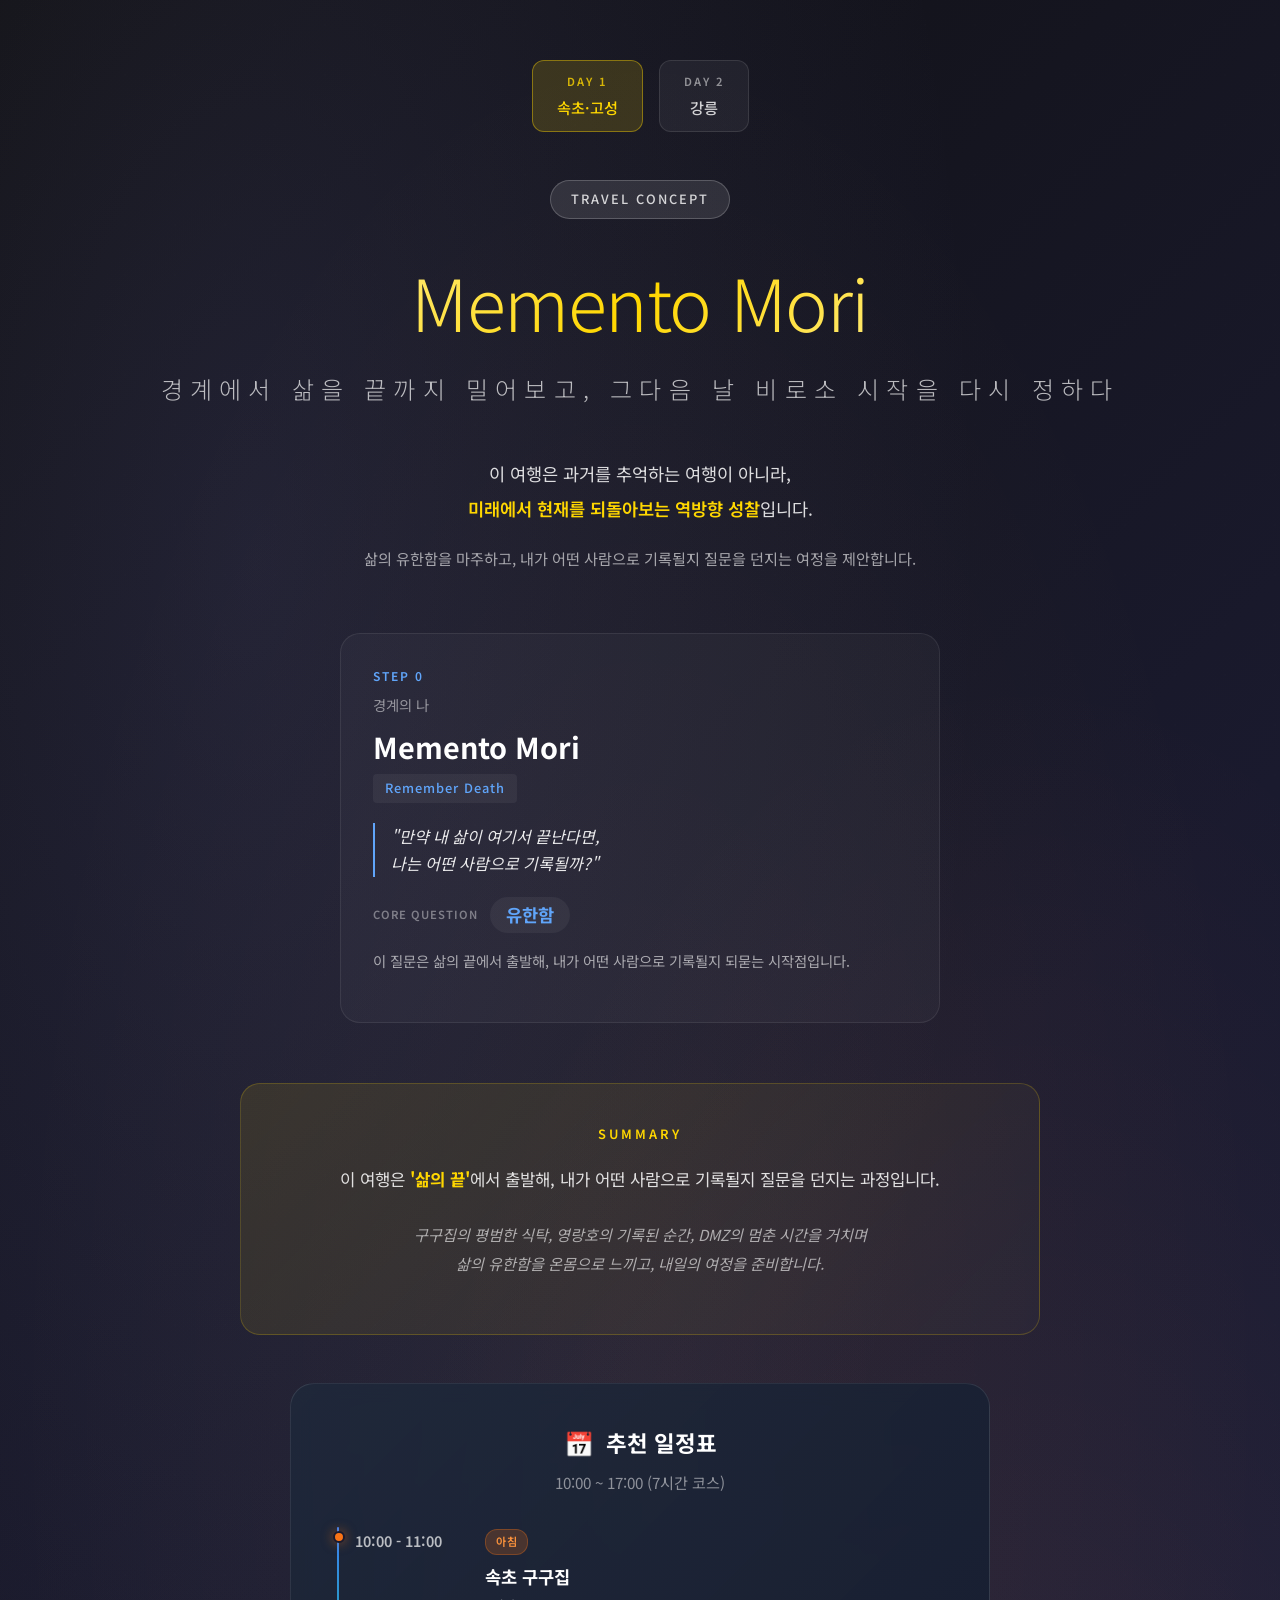
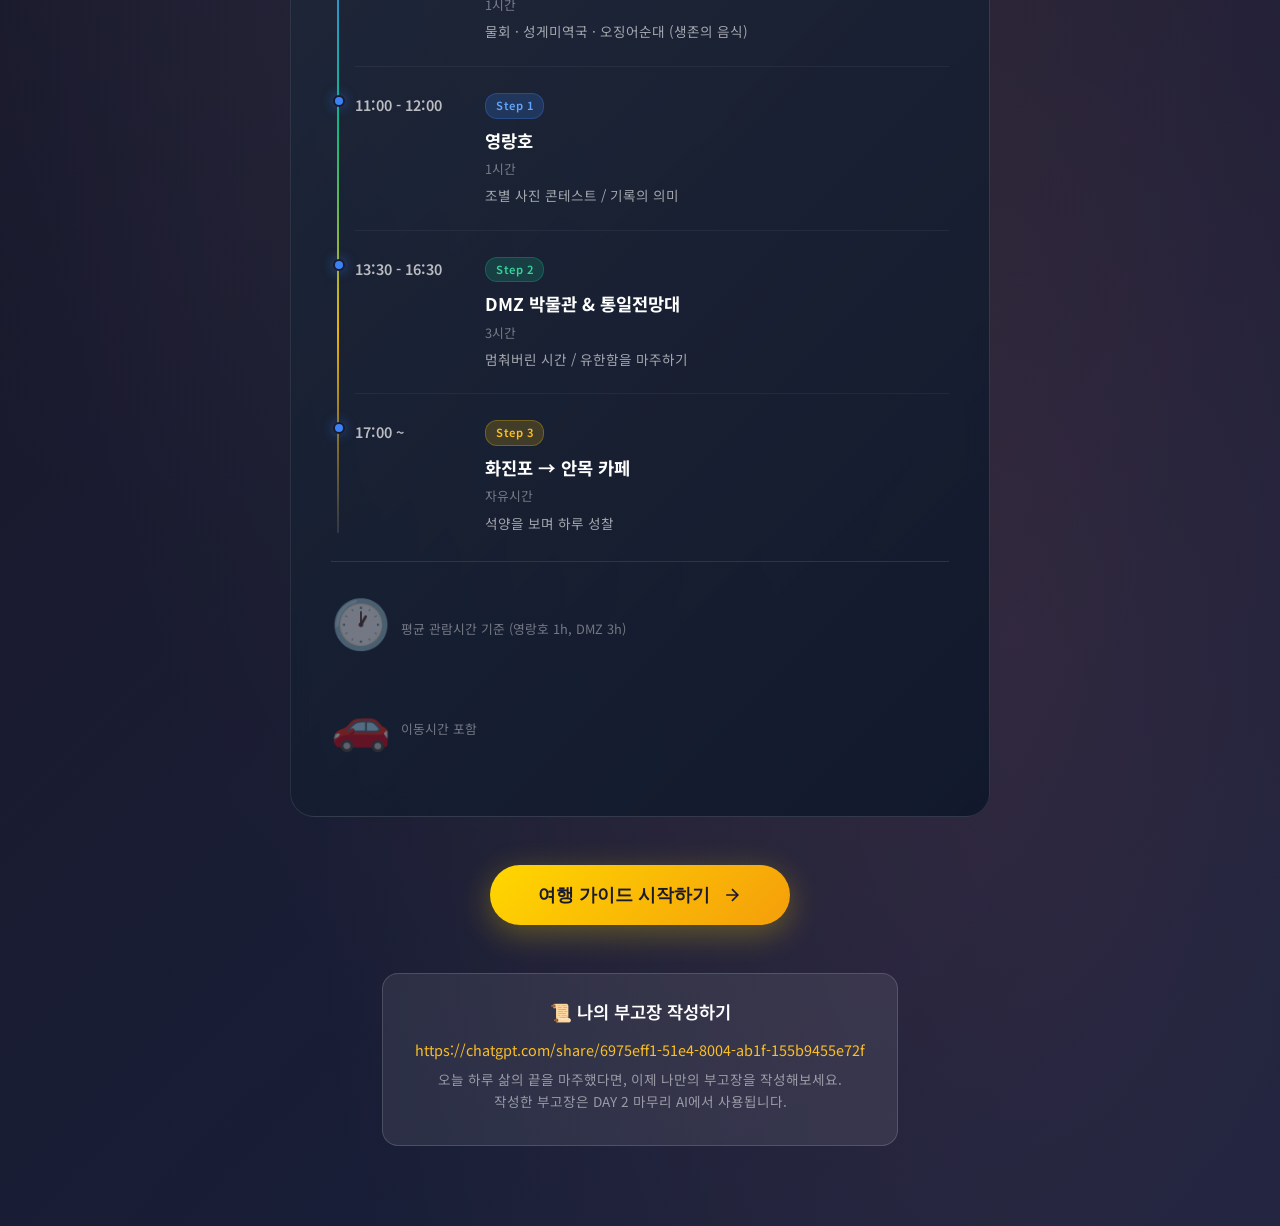
==== index.html @ adc93fe7 "refactor: DAY 1 페이지 레이아웃을 DAY 2와 동일하게 통일 Summary와 추천 일정표 순서를 DAY 2(강릉)와 맞춤: Steps → Summary → 추천 일정표" ====
<!DOCTYPE html>
<html lang="ko">
<head>
  <meta charset="UTF-8">
  <meta name="viewport" content="width=device-width, initial-scale=1.0">
  <meta name="description" content="속초·고성 여행 코스 - Memento Mori. 삶을 끝에서 바라보는 성찰의 여정">
  <meta name="keywords" content="속초, 고성, DMZ, 영랑호, 화진포, 통일전망대">
  <title>DAY 1 — 속초·고성 | Memento Mori</title>
  <link rel="preconnect" href="https://fonts.googleapis.com">
  <link rel="preconnect" href="https://fonts.gstatic.com" crossorigin>
  <link href="https://fonts.googleapis.com/css2?family=Noto+Sans+KR:wght@400;500;600;700&display=swap" rel="stylesheet">
  <link rel="stylesheet" href="css/style.css">
  <link rel="stylesheet" href="css/day1.css">
</head>
<body>
  <!-- Intro Page -->
  <section class="intro-page" id="introPage">
    <div class="intro-overlay"></div>
    <div class="intro-content">
      <!-- Day Navigation -->
      <div class="day-nav">
        <span class="day-nav-item active">
          <span class="day-nav-number">DAY 1</span>
          <span class="day-nav-place">속초·고성</span>
        </span>
        <a href="day2.html" class="day-nav-item">
          <span class="day-nav-number">DAY 2</span>
          <span class="day-nav-place">강릉</span>
        </a>
      </div>

      <div class="intro-header">
        <span class="intro-badge">Travel Concept</span>
        <h1 class="intro-title">Memento Mori</h1>
        <p class="intro-subtitle-en">경계에서 삶을 끝까지 밀어보고, 그다음 날 비로소 시작을 다시 정하다</p>
      </div>

      <div class="intro-description">
        <p>이 여행은 과거를 추억하는 여행이 아니라,<br>
        <strong>미래에서 현재를 되돌아보는 역방향 성찰</strong>입니다.</p>
        <p class="intro-description-sub">삶의 유한함을 마주하고, 내가 어떤 사람으로 기록될지 질문을 던지는 여정을 제안합니다.</p>
      </div>

      <div class="intro-steps">
        <!-- Step 0 -->
        <div class="intro-step">
          <div class="step-number">Step 0</div>
          <div class="step-phase">경계의 나</div>
          <h3 class="step-place">Memento Mori</h3>
          <span class="step-keyword">Remember Death</span>
          <p class="step-question">"만약 내 삶이 여기서 끝난다면,<br>나는 어떤 사람으로 기록될까?"</p>
          <div class="step-value">
            <span class="value-label">Core Question</span>
            <span class="value-text">유한함</span>
          </div>
          <p class="step-context">이 질문은 삶의 끝에서 출발해, 내가 어떤 사람으로 기록될지 되묻는 시작점입니다.</p>
        </div>
      </div>

      <div class="intro-summary">
        <div class="summary-box">
          <h4>Summary</h4>
          <p>이 여행은 <strong>'삶의 끝'</strong>에서 출발해, 내가 어떤 사람으로 기록될지 질문을 던지는 과정입니다.</p>
          <p class="summary-closing">구구집의 평범한 식탁, 영랑호의 기록된 순간, DMZ의 멈춘 시간을 거치며<br>
          <em>삶의 유한함</em>을 온몸으로 느끼고, 내일의 여정을 준비합니다.</p>
        </div>
      </div>

      <!-- Daily Schedule -->
      <div class="intro-schedule">
        <h3 class="schedule-title">
          <span class="schedule-icon">&#128197;</span>
          추천 일정표
        </h3>
        <p class="schedule-subtitle">10:00 ~ 17:00 (7시간 코스)</p>

        <div class="schedule-timeline">
          <div class="schedule-item meal">
            <div class="schedule-time">10:00 - 11:00</div>
            <div class="schedule-content">
              <span class="schedule-badge meal-badge">아침</span>
              <h4>속초 구구집</h4>
              <p class="schedule-duration">1시간</p>
              <p class="schedule-note">물회 · 성게미역국 · 오징어순대 (생존의 음식)</p>
            </div>
          </div>

          <div class="schedule-item">
            <div class="schedule-time">11:00 - 12:00</div>
            <div class="schedule-content">
              <span class="schedule-badge step1">Step 1</span>
              <h4>영랑호</h4>
              <p class="schedule-duration">1시간</p>
              <p class="schedule-note">조별 사진 콘테스트 / 기록의 의미</p>
            </div>
          </div>

          <div class="schedule-item">
            <div class="schedule-time">13:30 - 16:30</div>
            <div class="schedule-content">
              <span class="schedule-badge step2">Step 2</span>
              <h4>DMZ 박물관 & 통일전망대</h4>
              <p class="schedule-duration">3시간</p>
              <p class="schedule-note">멈춰버린 시간 / 유한함을 마주하기</p>
            </div>
          </div>

          <div class="schedule-item">
            <div class="schedule-time">17:00 ~</div>
            <div class="schedule-content">
              <span class="schedule-badge step3">Step 3</span>
              <h4>화진포 → 안목 카페</h4>
              <p class="schedule-duration">자유시간</p>
              <p class="schedule-note">석양을 보며 하루 성찰</p>
            </div>
          </div>
        </div>

        <div class="schedule-info">
          <p class="info-item"><span class="info-icon">&#128336;</span> 평균 관람시간 기준 (영랑호 1h, DMZ 3h)</p>
          <p class="info-item"><span class="info-icon">&#128663;</span> 이동시간 포함</p>
        </div>
      </div>

      <button class="intro-cta" id="enterSite">
        <span>여행 가이드 시작하기</span>
        <svg width="20" height="20" viewBox="0 0 24 24" fill="none" stroke="currentColor" stroke-width="2">
          <path d="M5 12h14M12 5l7 7-7 7"/>
        </svg>
      </button>

      <!-- 부고장 작성 AI -->
      <div class="intro-wrapup">
        <div class="wrapup-box">
          <h4>&#128220; 나의 부고장 작성하기</h4>
          <p><a href="https://chatgpt.com/share/6975eff1-51e4-8004-ab1f-155b9455e72f" target="_blank">https://chatgpt.com/share/6975eff1-51e4-8004-ab1f-155b9455e72f</a></p>
          <p class="wrapup-instruction">오늘 하루 삶의 끝을 마주했다면, 이제 나만의 부고장을 작성해보세요.<br>작성한 부고장은 DAY 2 마무리 AI에서 사용됩니다.</p>
        </div>
      </div>
    </div>
  </section>

  <script>
    // Intro CTA button functionality
    const enterSiteBtn = document.getElementById('enterSite');
    const introPage = document.getElementById('introPage');

    if (enterSiteBtn) {
      enterSiteBtn.addEventListener('click', () => {
        window.location.href = 'day1.html';
      });
    }
  </script>
</body>
</html>
---- css/style.css ----
/* ========================================
   안목 카페거리 완벽가이드 - 스타일시트
   ======================================== */

/* CSS Variables */
:root {
  --primary: #2563EB;
  --primary-dark: #1D4ED8;
  --secondary: #F59E0B;
  --secondary-light: #FCD34D;
  --background: #F8FAFC;
  --surface: #FFFFFF;
  --text: #1E293B;
  --text-light: #64748B;
  --text-muted: #94A3B8;
  --border: #E2E8F0;
  --success: #10B981;
  --error: #EF4444;

  --shadow-sm: 0 1px 2px rgba(0, 0, 0, 0.05);
  --shadow: 0 4px 6px -1px rgba(0, 0, 0, 0.1), 0 2px 4px -1px rgba(0, 0, 0, 0.06);
  --shadow-lg: 0 10px 15px -3px rgba(0, 0, 0, 0.1), 0 4px 6px -2px rgba(0, 0, 0, 0.05);
  --shadow-xl: 0 20px 25px -5px rgba(0, 0, 0, 0.1), 0 10px 10px -5px rgba(0, 0, 0, 0.04);

  --radius-sm: 6px;
  --radius: 12px;
  --radius-lg: 16px;
  --radius-xl: 24px;

  --transition: all 0.3s ease;
}

/* ========================================
   Intro Page
   ======================================== */
.intro-page {
  min-height: 100vh;
  background: linear-gradient(135deg, #0f0f0f 0%, #1a1a2e 50%, #16213e 100%);
  position: relative;
  overflow-x: hidden;
}

.intro-page::before {
  content: '';
  position: absolute;
  top: 0;
  left: 0;
  right: 0;
  bottom: 0;
  background:
    radial-gradient(ellipse at 20% 20%, rgba(120, 119, 198, 0.15) 0%, transparent 50%),
    radial-gradient(ellipse at 80% 80%, rgba(255, 119, 115, 0.1) 0%, transparent 50%),
    radial-gradient(ellipse at 50% 50%, rgba(255, 206, 84, 0.05) 0%, transparent 70%);
  pointer-events: none;
}

.intro-overlay {
  position: absolute;
  inset: 0;
  background: url('data:image/svg+xml,<svg xmlns="http://www.w3.org/2000/svg" viewBox="0 0 100 100"><circle cx="50" cy="50" r="1" fill="rgba(255,255,255,0.03)"/></svg>');
  background-size: 50px 50px;
  opacity: 0.5;
}

.intro-content {
  position: relative;
  max-width: 1200px;
  margin: 0 auto;
  padding: 60px 24px 80px;
  color: white;
}

.intro-header {
  text-align: center;
  margin-bottom: 48px;
}

.intro-badge {
  display: inline-block;
  padding: 8px 20px;
  background: rgba(255, 255, 255, 0.1);
  border: 1px solid rgba(255, 255, 255, 0.2);
  border-radius: 30px;
  font-size: 0.8rem;
  font-weight: 500;
  letter-spacing: 2px;
  text-transform: uppercase;
  color: rgba(255, 255, 255, 0.8);
  margin-bottom: 24px;
}

.intro-title {
  font-size: clamp(2.5rem, 8vw, 4.5rem);
  font-weight: 300;
  letter-spacing: -0.02em;
  margin-bottom: 12px;
  background: linear-gradient(135deg, #fff 0%, #ffd700 50%, #fff 100%);
  -webkit-background-clip: text;
  -webkit-text-fill-color: transparent;
  background-clip: text;
}

.intro-subtitle-en {
  font-size: clamp(1.1rem, 3vw, 1.5rem);
  font-weight: 300;
  color: rgba(255, 255, 255, 0.7);
  letter-spacing: 0.3em;
}

/* Day Navigation */
.day-nav {
  display: flex;
  justify-content: center;
  gap: 16px;
  margin-bottom: 32px;
}

.day-nav-item {
  display: flex;
  flex-direction: column;
  align-items: center;
  padding: 12px 24px;
  background: rgba(255, 255, 255, 0.05);
  border: 1px solid rgba(255, 255, 255, 0.1);
  border-radius: 12px;
  text-decoration: none;
  transition: all 0.3s ease;
  cursor: pointer;
}

.day-nav-item:hover {
  background: rgba(255, 255, 255, 0.1);
  border-color: rgba(255, 255, 255, 0.2);
}

.day-nav-item.active {
  background: rgba(255, 215, 0, 0.15);
  border-color: rgba(255, 215, 0, 0.4);
}

.day-nav-number {
  font-size: 0.7rem;
  font-weight: 600;
  letter-spacing: 2px;
  color: rgba(255, 255, 255, 0.5);
  margin-bottom: 4px;
}

.day-nav-item.active .day-nav-number {
  color: rgba(255, 215, 0, 0.8);
}

.day-nav-place {
  font-size: 0.95rem;
  font-weight: 500;
  color: rgba(255, 255, 255, 0.8);
}

.day-nav-item.active .day-nav-place {
  color: #ffd700;
}

.intro-description {
  text-align: center;
  max-width: 700px;
  margin: 0 auto 60px;
  font-size: 1.1rem;
  line-height: 2;
  color: rgba(255, 255, 255, 0.85);
}

.intro-description strong {
  color: #ffd700;
  font-weight: 600;
}

.intro-description em {
  font-style: normal;
  color: #7dd3fc;
}

.intro-description-sub {
  margin-top: 16px;
  font-size: 0.95rem;
  color: rgba(255, 255, 255, 0.6);
}

/* Intro Steps */
.intro-steps {
  display: grid;
  grid-template-columns: repeat(auto-fit, minmax(320px, 1fr));
  gap: 24px;
  margin-bottom: 60px;
  max-width: 100%;
}

/* When only 1 step card, center it and limit width */
.intro-steps:has(.intro-step:only-child) {
  max-width: 600px;
  margin-left: auto;
  margin-right: auto;
  grid-template-columns: 1fr;
}

.intro-step {
  background: rgba(255, 255, 255, 0.03);
  border: 1px solid rgba(255, 255, 255, 0.08);
  border-radius: 20px;
  padding: 32px;
  transition: all 0.4s ease;
  position: relative;
  overflow: hidden;
}

.intro-step::before {
  content: '';
  position: absolute;
  top: 0;
  left: 0;
  right: 0;
  height: 3px;
  background: linear-gradient(90deg, transparent, rgba(255, 215, 0, 0.5), transparent);
  opacity: 0;
  transition: opacity 0.4s ease;
}

.intro-step:hover {
  background: rgba(255, 255, 255, 0.06);
  border-color: rgba(255, 215, 0, 0.3);
  transform: translateY(-4px);
}

.intro-step:hover::before {
  opacity: 1;
}

.intro-step:nth-child(1) { --step-color: #60a5fa; }
.intro-step:nth-child(2) { --step-color: #34d399; }
.intro-step:nth-child(3) { --step-color: #fbbf24; }

.step-number {
  font-size: 0.75rem;
  font-weight: 600;
  letter-spacing: 2px;
  text-transform: uppercase;
  color: var(--step-color);
  margin-bottom: 8px;
}

.step-phase {
  font-size: 0.9rem;
  color: rgba(255, 255, 255, 0.5);
  margin-bottom: 8px;
}

.step-place {
  font-size: 1.8rem;
  font-weight: 700;
  margin-bottom: 4px;
  color: white;
}

.step-keyword {
  display: inline-block;
  font-size: 0.8rem;
  font-weight: 500;
  color: var(--step-color);
  letter-spacing: 1px;
  padding: 4px 12px;
  background: rgba(255, 255, 255, 0.05);
  border-radius: 4px;
  margin-bottom: 20px;
}

.step-question {
  font-size: 1rem;
  font-style: italic;
  color: rgba(255, 255, 255, 0.9);
  line-height: 1.7;
  margin-bottom: 20px;
  padding-left: 16px;
  border-left: 2px solid var(--step-color);
}

.step-value {
  display: flex;
  align-items: center;
  gap: 12px;
  margin-bottom: 16px;
}

.value-label {
  font-size: 0.7rem;
  font-weight: 600;
  letter-spacing: 1px;
  text-transform: uppercase;
  color: rgba(255, 255, 255, 0.4);
}

.value-text {
  font-size: 1.1rem;
  font-weight: 700;
  color: var(--step-color);
  padding: 4px 16px;
  background: rgba(255, 255, 255, 0.05);
  border-radius: 20px;
}

.step-context {
  font-size: 0.9rem;
  color: rgba(255, 255, 255, 0.6);
  line-height: 1.7;
  margin-bottom: 16px;
}

.step-action {
  font-size: 0.85rem;
  color: rgba(255, 255, 255, 0.7);
  line-height: 1.7;
  padding: 16px;
  background: rgba(255, 255, 255, 0.03);
  border-radius: 12px;
}

.step-action strong {
  color: var(--step-color);
}

/* Intro Summary */
.intro-summary {
  max-width: 800px;
  margin: 0 auto 48px;
}

.summary-box {
  background: linear-gradient(135deg, rgba(255, 215, 0, 0.1) 0%, rgba(255, 255, 255, 0.02) 100%);
  border: 1px solid rgba(255, 215, 0, 0.2);
  border-radius: 20px;
  padding: 40px;
  text-align: center;
}

.summary-box h4 {
  font-size: 0.8rem;
  font-weight: 600;
  letter-spacing: 3px;
  text-transform: uppercase;
  color: #ffd700;
  margin-bottom: 20px;
}

.summary-box p {
  font-size: 1.05rem;
  line-height: 1.9;
  color: rgba(255, 255, 255, 0.85);
  margin-bottom: 16px;
}

.summary-box strong {
  color: #ffd700;
}

.summary-closing {
  font-size: 0.95rem !important;
  color: rgba(255, 255, 255, 0.6) !important;
  font-style: italic;
  margin-top: 24px !important;
}

/* Schedule Section */
.intro-schedule {
  max-width: 700px;
  margin: 0 auto 48px;
  background: linear-gradient(135deg, rgba(30, 41, 59, 0.8) 0%, rgba(15, 23, 42, 0.9) 100%);
  border: 1px solid rgba(255, 255, 255, 0.1);
  border-radius: 24px;
  padding: 40px;
  backdrop-filter: blur(10px);
}

.schedule-title {
  display: flex;
  align-items: center;
  justify-content: center;
  gap: 12px;
  font-size: 1.4rem;
  font-weight: 700;
  color: #fff;
  margin-bottom: 8px;
}

.schedule-icon {
  font-size: 1.5rem;
}

.schedule-subtitle {
  text-align: center;
  font-size: 0.95rem;
  color: rgba(255, 255, 255, 0.5);
  margin-bottom: 32px;
}

.schedule-timeline {
  position: relative;
  padding-left: 24px;
}

.schedule-timeline::before {
  content: '';
  position: absolute;
  left: 6px;
  top: 0;
  bottom: 0;
  width: 2px;
  background: linear-gradient(to bottom, #3b82f6, #10b981, #eab308, rgba(255, 255, 255, 0.1));
  border-radius: 1px;
}

.schedule-item {
  position: relative;
  display: flex;
  gap: 20px;
  margin-bottom: 24px;
  padding-bottom: 24px;
  border-bottom: 1px solid rgba(255, 255, 255, 0.05);
}

.schedule-item:last-child {
  margin-bottom: 0;
  padding-bottom: 0;
  border-bottom: none;
}

.schedule-item::before {
  content: '';
  position: absolute;
  left: -22px;
  top: 4px;
  width: 12px;
  height: 12px;
  background: #3b82f6;
  border-radius: 50%;
  border: 2px solid #1a1a2e;
  box-shadow: 0 0 12px rgba(59, 130, 246, 0.5);
}

.schedule-item.meal::before {
  background: #f97316;
  box-shadow: 0 0 12px rgba(249, 115, 22, 0.5);
}

.schedule-item.finish::before {
  background: #a855f7;
  box-shadow: 0 0 12px rgba(168, 85, 247, 0.5);
}

.schedule-time {
  flex-shrink: 0;
  width: 110px;
  font-size: 0.9rem;
  font-weight: 600;
  color: rgba(255, 255, 255, 0.7);
  padding-top: 2px;
}

.schedule-content {
  flex: 1;
}

.schedule-badge {
  display: inline-block;
  padding: 3px 10px;
  border-radius: 12px;
  font-size: 0.7rem;
  font-weight: 600;
  letter-spacing: 0.5px;
  margin-bottom: 8px;
}

.schedule-badge.step1 {
  background: rgba(59, 130, 246, 0.2);
  color: #60a5fa;
  border: 1px solid rgba(59, 130, 246, 0.3);
}

.schedule-badge.step2 {
  background: rgba(16, 185, 129, 0.2);
  color: #34d399;
  border: 1px solid rgba(16, 185, 129, 0.3);
}

.schedule-badge.step3 {
  background: rgba(234, 179, 8, 0.2);
  color: #fbbf24;
  border: 1px solid rgba(234, 179, 8, 0.3);
}

.schedule-badge.meal-badge {
  background: rgba(249, 115, 22, 0.2);
  color: #fb923c;
  border: 1px solid rgba(249, 115, 22, 0.3);
}

.schedule-badge.finish-badge {
  background: rgba(168, 85, 247, 0.2);
  color: #c084fc;
  border: 1px solid rgba(168, 85, 247, 0.3);
}

.schedule-content h4 {
  font-size: 1.1rem;
  font-weight: 700;
  color: #fff;
  margin-bottom: 4px;
}

.schedule-duration {
  font-size: 0.8rem;
  color: rgba(255, 255, 255, 0.4);
  margin-bottom: 6px;
}

.schedule-note {
  font-size: 0.85rem;
  color: rgba(255, 255, 255, 0.6);
  line-height: 1.5;
}

.schedule-info {
  margin-top: 28px;
  padding-top: 20px;
  border-top: 1px solid rgba(255, 255, 255, 0.1);
}

.info-item {
  display: flex;
  align-items: center;
  gap: 10px;
  font-size: 0.8rem;
  color: rgba(255, 255, 255, 0.4);
  margin-bottom: 8px;
}

.info-item:last-child {
  margin-bottom: 0;
}

.info-icon {
  font-size: 1rem;
}

/* Schedule Responsive */
@media (max-width: 600px) {
  .intro-schedule {
    padding: 28px 20px;
    margin-left: 12px;
    margin-right: 12px;
  }

  .schedule-item {
    flex-direction: column;
    gap: 8px;
  }

  .schedule-time {
    width: auto;
    font-size: 0.85rem;
  }

  .schedule-timeline {
    padding-left: 20px;
  }

  .schedule-item::before {
    left: -18px;
    width: 10px;
    height: 10px;
  }
}

/* Intro CTA */
.intro-cta {
  display: flex;
  align-items: center;
  justify-content: center;
  gap: 12px;
  margin: 0 auto;
  padding: 18px 48px;
  background: linear-gradient(135deg, #ffd700 0%, #f59e0b 100%);
  color: #1a1a2e;
  border: none;
  border-radius: 50px;
  font-size: 1.1rem;
  font-weight: 700;
  cursor: pointer;
  transition: all 0.3s ease;
  box-shadow: 0 8px 32px rgba(255, 215, 0, 0.3);
}

.intro-cta:hover {
  transform: translateY(-3px);
  box-shadow: 0 12px 40px rgba(255, 215, 0, 0.4);
}

.intro-cta svg {
  transition: transform 0.3s ease;
}

.intro-cta:hover svg {
  transform: translateX(4px);
}

/* Intro Wrapup AI Section */
.intro-wrapup {
  margin-top: 48px;
  text-align: center;
}

.wrapup-box {
  display: inline-block;
  background: rgba(255, 255, 255, 0.08);
  border: 1px solid rgba(255, 255, 255, 0.15);
  border-radius: 16px;
  padding: 24px 32px;
  max-width: 600px;
}

.wrapup-box h4 {
  font-size: 1.1rem;
  font-weight: 600;
  color: #fff;
  margin-bottom: 12px;
}

.wrapup-box p {
  font-size: 0.9rem;
  color: rgba(255, 255, 255, 0.7);
  margin-bottom: 8px;
  word-break: break-all;
}

.wrapup-box a {
  color: #fbbf24;
  text-decoration: none;
  transition: color 0.2s ease;
}

.wrapup-box a:hover {
  color: #fcd34d;
  text-decoration: underline;
}

.wrapup-instruction {
  font-size: 0.85rem !important;
  color: rgba(255, 255, 255, 0.5) !important;
  margin-top: 8px;
}

/* Main Site Hidden by Default */
.main-site {
  display: none;
}

.main-site.visible {
  display: block;
}

.intro-page.hidden {
  display: none;
}

/* Intro Page Responsive */
@media (max-width: 768px) {
  .intro-content {
    padding: 40px 16px 60px;
  }

  .intro-steps {
    grid-template-columns: 1fr;
  }

  .intro-step {
    padding: 24px;
  }

  .summary-box {
    padding: 24px;
  }

  .intro-cta {
    padding: 16px 36px;
    font-size: 1rem;
  }
}

/* Reset & Base */
*, *::before, *::after {
  box-sizing: border-box;
  margin: 0;
  padding: 0;
}

html {
  scroll-behavior: smooth;
}

body {
  font-family: 'Noto Sans KR', -apple-system, BlinkMacSystemFont, sans-serif;
  background-color: var(--background);
  color: var(--text);
  line-height: 1.6;
  -webkit-font-smoothing: antialiased;
}

.container {
  max-width: 1200px;
  margin: 0 auto;
  padding: 0 20px;
}

a {
  color: inherit;
  text-decoration: none;
}

ul {
  list-style: none;
}

img {
  max-width: 100%;
  height: auto;
}

/* ========================================
   Header
   ======================================== */
.header {
  position: fixed;
  top: 0;
  left: 0;
  right: 0;
  background: rgba(255, 255, 255, 0.95);
  backdrop-filter: blur(10px);
  z-index: 1000;
  box-shadow: var(--shadow-sm);
}

.nav {
  display: flex;
  align-items: center;
  justify-content: space-between;
  height: 70px;
}

.logo {
  display: flex;
  align-items: center;
  gap: 8px;
  font-size: 1.25rem;
  font-weight: 700;
  color: var(--primary);
}

.logo-icon {
  font-size: 1.5rem;
}

.nav-links {
  display: flex;
  gap: 32px;
}

.nav-links a {
  font-weight: 500;
  color: var(--text-light);
  transition: var(--transition);
}

.nav-links a:hover {
  color: var(--primary);
}

.mobile-menu-btn {
  display: none;
  flex-direction: column;
  gap: 5px;
  background: none;
  border: none;
  cursor: pointer;
  padding: 5px;
}

.mobile-menu-btn span {
  width: 24px;
  height: 2px;
  background: var(--text);
  transition: var(--transition);
}

/* ========================================
   Hero Section
   ======================================== */
.hero {
  position: relative;
  min-height: 100vh;
  display: flex;
  align-items: center;
  justify-content: center;
  background: linear-gradient(135deg, #1E3A8A 0%, #2563EB 50%, #38BDF8 100%);
  overflow: hidden;
}

.hero::before {
  content: '';
  position: absolute;
  inset: 0;
  background: url('data:image/svg+xml,<svg xmlns="http://www.w3.org/2000/svg" viewBox="0 0 100 100" preserveAspectRatio="none"><defs><linearGradient id="wave" x1="0%" y1="0%" x2="100%" y2="0%"><stop offset="0%" style="stop-color:rgba(255,255,255,0.1)"/><stop offset="100%" style="stop-color:rgba(255,255,255,0.05)"/></linearGradient></defs><path d="M0,50 Q25,30 50,50 T100,50 L100,100 L0,100 Z" fill="url(%23wave)"/></svg>');
  background-size: 200% 100%;
  animation: wave 10s ease-in-out infinite;
}

@keyframes wave {
  0%, 100% { background-position: 0% 0%; }
  50% { background-position: 100% 0%; }
}

.hero-overlay {
  position: absolute;
  inset: 0;
  background: rgba(0, 0, 0, 0.2);
}

.hero-content {
  position: relative;
  text-align: center;
  color: white;
  padding: 20px;
}

.hero-title {
  font-size: clamp(2.5rem, 8vw, 4.5rem);
  font-weight: 700;
  margin-bottom: 20px;
  line-height: 1.2;
  text-shadow: 2px 2px 4px rgba(0, 0, 0, 0.2);
}

.hero-subtitle {
  font-size: clamp(1rem, 3vw, 1.25rem);
  opacity: 0.9;
  margin-bottom: 40px;
  line-height: 1.8;
}

.hero-stats {
  display: flex;
  justify-content: center;
  gap: 40px;
  margin-bottom: 40px;
  flex-wrap: wrap;
}

.stat {
  text-align: center;
}

.stat-number {
  display: block;
  font-size: clamp(1.5rem, 4vw, 2.5rem);
  font-weight: 700;
}

.stat-label {
  font-size: 0.875rem;
  opacity: 0.8;
}

.hero-cta {
  display: inline-block;
  background: var(--secondary);
  color: var(--text);
  padding: 16px 40px;
  border-radius: var(--radius-xl);
  font-weight: 600;
  font-size: 1.1rem;
  transition: var(--transition);
  box-shadow: var(--shadow-lg);
}

.hero-cta:hover {
  background: var(--secondary-light);
  transform: translateY(-2px);
  box-shadow: var(--shadow-xl);
}

/* ========================================
   Quick Filter
   ======================================== */
.quick-filter {
  background: var(--surface);
  padding: 24px 0;
  border-bottom: 1px solid var(--border);
  position: sticky;
  top: 70px;
  z-index: 100;
}

.filter-buttons {
  display: flex;
  gap: 12px;
  overflow-x: auto;
  padding-bottom: 8px;
  -webkit-overflow-scrolling: touch;
}

.filter-btn {
  padding: 10px 24px;
  border: 2px solid var(--border);
  border-radius: var(--radius-xl);
  background: var(--surface);
  color: var(--text-light);
  font-weight: 500;
  cursor: pointer;
  white-space: nowrap;
  transition: var(--transition);
}

.filter-btn:hover {
  border-color: var(--primary);
  color: var(--primary);
}

.filter-btn.active {
  background: var(--primary);
  border-color: var(--primary);
  color: white;
}

/* ========================================
   Cafe Section
   ======================================== */
.cafes-section {
  padding: 80px 0;
}

.section-title {
  font-size: 2rem;
  font-weight: 700;
  text-align: center;
  margin-bottom: 12px;
}

.section-desc {
  text-align: center;
  color: var(--text-light);
  margin-bottom: 40px;
}

.sort-options {
  display: flex;
  justify-content: flex-end;
  margin-bottom: 24px;
}

.sort-options select {
  padding: 10px 16px;
  border: 1px solid var(--border);
  border-radius: var(--radius);
  background: var(--surface);
  font-size: 0.9rem;
  cursor: pointer;
}

.cafe-grid {
  display: grid;
  grid-template-columns: repeat(auto-fill, minmax(340px, 1fr));
  gap: 24px;
}

/* Cafe Card */
.cafe-card {
  background: var(--surface);
  border-radius: var(--radius-lg);
  overflow: hidden;
  box-shadow: var(--shadow);
  transition: var(--transition);
  cursor: pointer;
  display: flex;
  flex-direction: column;
}

.cafe-card:hover {
  transform: translateY(-4px);
  box-shadow: var(--shadow-xl);
}

.cafe-card:hover .cafe-image img {
  transform: scale(1.05);
}

/* Cafe Image */
.cafe-image {
  position: relative;
  width: 100%;
  height: 180px;
  overflow: hidden;
  background: var(--background);
}

.cafe-image img {
  width: 100%;
  height: 100%;
  object-fit: cover;
  transition: transform 0.4s ease;
}

.cafe-image-placeholder {
  position: absolute;
  inset: 0;
  display: flex;
  align-items: center;
  justify-content: center;
  background: linear-gradient(135deg, #f1f5f9 0%, #e2e8f0 100%);
  color: var(--text-muted);
  font-size: 0.9rem;
}

.cafe-image-placeholder::before {
  content: '☕';
  font-size: 3rem;
  opacity: 0.3;
}

.cafe-image-overlay {
  position: absolute;
  bottom: 0;
  left: 0;
  right: 0;
  padding: 8px 12px;
  background: linear-gradient(transparent, rgba(0,0,0,0.6));
  display: flex;
  gap: 6px;
  flex-wrap: wrap;
}

.cafe-image-overlay .cafe-tag {
  font-size: 0.7rem;
  padding: 2px 8px;
  background: rgba(255,255,255,0.9);
}

.cafe-header {
  padding: 20px 24px 12px;
  background: linear-gradient(135deg, var(--primary) 0%, var(--primary-dark) 100%);
  color: white;
}

.cafe-name {
  font-size: 1.25rem;
  font-weight: 700;
  margin-bottom: 8px;
}

.cafe-category {
  font-size: 0.875rem;
  opacity: 0.9;
}

.cafe-body {
  padding: 20px 24px;
}

.cafe-address {
  display: flex;
  align-items: flex-start;
  gap: 8px;
  font-size: 0.9rem;
  color: var(--text-light);
  margin-bottom: 12px;
}

.cafe-address::before {
  content: '📍';
}

.cafe-hours {
  display: flex;
  align-items: center;
  gap: 8px;
  font-size: 0.9rem;
  color: var(--text-light);
  margin-bottom: 16px;
}

.cafe-hours::before {
  content: '🕐';
}

.cafe-tags {
  display: flex;
  flex-wrap: wrap;
  gap: 8px;
  margin-bottom: 16px;
}

.cafe-tag {
  padding: 4px 12px;
  background: var(--background);
  border-radius: var(--radius-xl);
  font-size: 0.8rem;
  color: var(--text-light);
}

.cafe-tag.group { background: #EDE9FE; color: #5B21B6; }
.cafe-tag.rooftop { background: #FEF3C7; color: #92400E; }
.cafe-tag.pet { background: #D1FAE5; color: #065F46; }
.cafe-tag.dessert { background: #FCE7F3; color: #9D174D; }

.cafe-footer {
  display: flex;
  justify-content: space-between;
  align-items: center;
  padding: 16px 24px;
  background: var(--background);
  border-top: 1px solid var(--border);
}

.cafe-rating {
  display: flex;
  align-items: center;
  gap: 4px;
  font-weight: 600;
  color: var(--secondary);
}

.cafe-reviews {
  font-size: 0.875rem;
  color: var(--text-light);
}

/* ========================================
   Courses Section
   ======================================== */
.courses-section {
  padding: 80px 0;
  background: linear-gradient(180deg, var(--background) 0%, #E0F2FE 100%);
}

.course-grid {
  display: grid;
  grid-template-columns: repeat(auto-fit, minmax(320px, 1fr));
  gap: 24px;
}

.course-card {
  background: var(--surface);
  border-radius: var(--radius-lg);
  overflow: hidden;
  box-shadow: var(--shadow);
}

.course-header {
  padding: 24px;
  background: linear-gradient(135deg, var(--secondary) 0%, #D97706 100%);
  color: white;
}

.course-badge {
  display: inline-block;
  padding: 4px 12px;
  background: rgba(255, 255, 255, 0.2);
  border-radius: var(--radius-xl);
  font-size: 0.8rem;
  font-weight: 500;
  margin-bottom: 8px;
}

.course-title {
  font-size: 1.25rem;
  font-weight: 700;
}

.course-content {
  padding: 24px;
}

.course-desc {
  color: var(--text-light);
  margin-bottom: 20px;
}

.course-stops {
  counter-reset: stop;
}

.course-stops li {
  display: grid;
  grid-template-columns: 60px 1fr;
  grid-template-rows: auto auto;
  gap: 4px 12px;
  padding: 12px 0;
  border-bottom: 1px dashed var(--border);
}

.course-stops li:last-child {
  border-bottom: none;
}

.stop-time {
  grid-row: span 2;
  display: flex;
  align-items: center;
  font-weight: 600;
  color: var(--primary);
}

.stop-name {
  font-weight: 600;
}

.stop-note {
  font-size: 0.875rem;
  color: var(--text-light);
}

/* ========================================
   Info Section
   ======================================== */
.info-section {
  padding: 80px 0;
}

.info-grid {
  display: grid;
  grid-template-columns: repeat(auto-fit, minmax(250px, 1fr));
  gap: 24px;
}

.info-card {
  background: var(--surface);
  padding: 32px;
  border-radius: var(--radius-lg);
  text-align: center;
  box-shadow: var(--shadow);
}

.info-icon {
  font-size: 3rem;
  margin-bottom: 16px;
}

.info-card h3 {
  font-size: 1.1rem;
  font-weight: 600;
  margin-bottom: 12px;
}

.info-card p {
  color: var(--text-light);
  font-size: 0.9rem;
  line-height: 1.8;
}

/* ========================================
   Footer
   ======================================== */
.footer {
  background: var(--text);
  color: white;
  padding: 60px 0 24px;
}

.footer-content {
  display: grid;
  grid-template-columns: repeat(auto-fit, minmax(200px, 1fr));
  gap: 40px;
  margin-bottom: 40px;
}

.footer-info h3 {
  font-size: 1.25rem;
  margin-bottom: 12px;
}

.footer-info p {
  color: var(--text-muted);
  font-size: 0.9rem;
  margin-bottom: 8px;
}

.footer-update {
  color: var(--secondary) !important;
}

.footer-links h4,
.footer-disclaimer h4 {
  font-size: 1rem;
  margin-bottom: 16px;
}

.footer-links ul {
  display: flex;
  flex-direction: column;
  gap: 8px;
}

.footer-links a {
  color: var(--text-muted);
  font-size: 0.9rem;
  transition: var(--transition);
}

.footer-links a:hover {
  color: white;
}

.footer-disclaimer p {
  color: var(--text-muted);
  font-size: 0.85rem;
  line-height: 1.7;
}

.footer-bottom {
  text-align: center;
  padding-top: 24px;
  border-top: 1px solid rgba(255, 255, 255, 0.1);
}

.footer-bottom p {
  color: var(--text-muted);
  font-size: 0.85rem;
}

/* ========================================
   Modal
   ======================================== */
.modal {
  position: fixed;
  inset: 0;
  z-index: 2000;
  display: none;
  align-items: center;
  justify-content: center;
  padding: 20px;
}

.modal.active {
  display: flex;
}

.modal-overlay {
  position: absolute;
  inset: 0;
  background: rgba(0, 0, 0, 0.6);
  backdrop-filter: blur(4px);
}

.modal-content {
  position: relative;
  background: var(--surface);
  border-radius: var(--radius-lg);
  max-width: 600px;
  width: 100%;
  max-height: 90vh;
  overflow-y: auto;
}

.modal-close {
  position: absolute;
  top: 16px;
  right: 16px;
  width: 40px;
  height: 40px;
  border: none;
  background: var(--background);
  border-radius: 50%;
  font-size: 1.5rem;
  cursor: pointer;
  transition: var(--transition);
  z-index: 10;
}

.modal-close:hover {
  background: var(--border);
}

.modal-body {
  padding: 32px;
}

.modal-header {
  background: linear-gradient(135deg, var(--primary) 0%, var(--primary-dark) 100%);
  color: white;
  padding: 32px;
  margin: -32px -32px 24px;
  border-radius: var(--radius-lg) var(--radius-lg) 0 0;
}

.modal-title {
  font-size: 1.5rem;
  font-weight: 700;
  margin-bottom: 8px;
}

.modal-category {
  opacity: 0.9;
}

.modal-section {
  margin-bottom: 24px;
}

.modal-section h4 {
  font-size: 1rem;
  font-weight: 600;
  margin-bottom: 12px;
  color: var(--primary);
}

.modal-info-row {
  display: flex;
  gap: 8px;
  margin-bottom: 8px;
  font-size: 0.95rem;
}

.modal-info-label {
  color: var(--text-light);
  min-width: 80px;
}

.modal-menu-item {
  display: flex;
  justify-content: space-between;
  padding: 8px 0;
  border-bottom: 1px dashed var(--border);
}

.modal-menu-name {
  font-weight: 500;
}

.modal-menu-price {
  color: var(--primary);
  font-weight: 600;
}

.modal-tags {
  display: flex;
  flex-wrap: wrap;
  gap: 8px;
}

.modal-highlights {
  background: var(--background);
  padding: 16px;
  border-radius: var(--radius);
}

.modal-highlights li {
  padding: 6px 0;
  padding-left: 20px;
  position: relative;
}

.modal-highlights li::before {
  content: '✓';
  position: absolute;
  left: 0;
  color: var(--success);
  font-weight: bold;
}

.modal-cta {
  display: block;
  width: 100%;
  padding: 16px;
  background: var(--primary);
  color: white;
  text-align: center;
  border-radius: var(--radius);
  font-weight: 600;
  transition: var(--transition);
  margin-top: 24px;
}

.modal-cta:hover {
  background: var(--primary-dark);
}

/* ========================================
   Responsive
   ======================================== */
@media (max-width: 768px) {
  .nav-links {
    display: none;
  }

  .mobile-menu-btn {
    display: flex;
  }

  .hero-stats {
    gap: 24px;
  }

  .stat-number {
    font-size: 1.5rem;
  }

  .cafe-grid {
    grid-template-columns: 1fr;
  }

  .quick-filter {
    top: 60px;
  }

  .filter-buttons {
    justify-content: flex-start;
  }
}

@media (max-width: 480px) {
  .hero-title {
    font-size: 2rem;
  }

  .section-title {
    font-size: 1.5rem;
  }

  .course-stops li {
    grid-template-columns: 50px 1fr;
  }
}

/* ========================================
   Animations
   ======================================== */
@keyframes fadeIn {
  from { opacity: 0; transform: translateY(20px); }
  to { opacity: 1; transform: translateY(0); }
}

.cafe-card {
  animation: fadeIn 0.5s ease forwards;
}

.cafe-card:nth-child(1) { animation-delay: 0.1s; }
.cafe-card:nth-child(2) { animation-delay: 0.2s; }
.cafe-card:nth-child(3) { animation-delay: 0.3s; }
.cafe-card:nth-child(4) { animation-delay: 0.4s; }
.cafe-card:nth-child(5) { animation-delay: 0.5s; }
.cafe-card:nth-child(6) { animation-delay: 0.6s; }

/* ========================================
   Nightlife Section
   ======================================== */
.nightlife-section {
  padding: 80px 0;
  background: linear-gradient(135deg, #1a1a2e 0%, #16213e 100%);
  color: white;
}

.nightlife-section .section-title {
  color: white;
}

.nightlife-section .section-desc {
  color: rgba(255, 255, 255, 0.7);
}

.nightlife-grid {
  display: grid;
  grid-template-columns: repeat(auto-fit, minmax(300px, 1fr));
  gap: 24px;
  margin-top: 40px;
}

.nightlife-card {
  background: rgba(255, 255, 255, 0.1);
  backdrop-filter: blur(10px);
  border: 1px solid rgba(255, 255, 255, 0.1);
  border-radius: var(--radius-lg);
  padding: 32px;
  text-align: center;
  transition: var(--transition);
  position: relative;
}

.nightlife-card.featured {
  border: 2px solid #FCD34D;
  background: rgba(252, 211, 77, 0.15);
}

.nightlife-badge {
  position: absolute;
  top: -10px;
  right: 20px;
  background: linear-gradient(135deg, #EF4444, #F97316);
  color: white;
  padding: 6px 16px;
  border-radius: 20px;
  font-size: 0.75rem;
  font-weight: 700;
  letter-spacing: 1px;
  box-shadow: 0 4px 12px rgba(239, 68, 68, 0.4);
}

.nightlife-card:hover {
  background: rgba(255, 255, 255, 0.15);
  transform: translateY(-5px);
}

.nightlife-icon {
  font-size: 3rem;
  margin-bottom: 16px;
}

.nightlife-card h3 {
  font-size: 1.5rem;
  margin-bottom: 8px;
  color: #FCD34D;
}

.nightlife-category {
  font-size: 0.875rem;
  color: rgba(255, 255, 255, 0.6);
  margin-bottom: 16px;
  text-transform: uppercase;
  letter-spacing: 1px;
}

.nightlife-desc {
  font-size: 0.95rem;
  color: rgba(255, 255, 255, 0.85);
  line-height: 1.7;
  margin-bottom: 20px;
}

.nightlife-info {
  text-align: left;
  margin-bottom: 20px;
  padding: 16px;
  background: rgba(0, 0, 0, 0.2);
  border-radius: var(--radius);
}

.nightlife-info li {
  padding: 6px 0;
  font-size: 0.9rem;
  color: rgba(255, 255, 255, 0.9);
}

.nightlife-info strong {
  color: #FCD34D;
}

.nightlife-link {
  display: inline-block;
  padding: 12px 28px;
  background: #FCD34D;
  color: #1a1a2e;
  border-radius: var(--radius);
  font-weight: 600;
  transition: var(--transition);
}

.nightlife-link:hover {
  background: #F59E0B;
  transform: scale(1.05);
}

@media (max-width: 768px) {
  .nightlife-grid {
    grid-template-columns: 1fr;
  }
}

/* ========================================
   Main Tab Navigation
   ======================================== */
.main-tabs {
  background: var(--surface);
  border-bottom: 2px solid var(--border);
  padding: 0;
  position: sticky;
  top: 70px;
  z-index: 500;
}

.tab-buttons {
  display: flex;
  gap: 0;
}

.tab-btn {
  flex: 1;
  display: flex;
  align-items: center;
  justify-content: center;
  gap: 10px;
  padding: 18px 24px;
  border: none;
  background: var(--background);
  color: var(--text-light);
  font-size: 1rem;
  font-weight: 600;
  cursor: pointer;
  transition: var(--transition);
  border-bottom: 3px solid transparent;
}

.tab-btn:hover {
  background: var(--surface);
  color: var(--primary);
}

.tab-btn.active {
  background: var(--surface);
  color: var(--primary);
  border-bottom-color: var(--primary);
}

.tab-icon {
  font-size: 1.3rem;
}

.tab-text {
  font-size: 1rem;
}

/* Tab Content */
.tab-content {
  display: none;
}

.tab-content.active {
  display: block;
}

/* ========================================
   Restaurant Section Styles
   ======================================== */
.restaurant-hero {
  background: linear-gradient(135deg, #065F46 0%, #10B981 50%, #34D399 100%);
}

.restaurants-section {
  padding: 80px 0;
  background: var(--background);
}

.restaurant-grid {
  display: grid;
  grid-template-columns: repeat(auto-fill, minmax(340px, 1fr));
  gap: 24px;
}

/* Restaurant Card */
.restaurant-card {
  background: var(--surface);
  border-radius: var(--radius-lg);
  overflow: hidden;
  box-shadow: var(--shadow);
  transition: var(--transition);
  cursor: pointer;
  display: flex;
  flex-direction: column;
  position: relative;
}

.restaurant-card:hover {
  transform: translateY(-4px);
  box-shadow: var(--shadow-xl);
}

.restaurant-card.hotplace {
  border: 2px solid #EF4444;
}

.restaurant-card .hotplace-badge {
  position: absolute;
  top: 12px;
  right: 12px;
  background: linear-gradient(135deg, #EF4444, #F97316);
  color: white;
  padding: 6px 14px;
  border-radius: 20px;
  font-size: 0.75rem;
  font-weight: 700;
  letter-spacing: 0.5px;
  box-shadow: 0 4px 12px rgba(239, 68, 68, 0.4);
  z-index: 10;
}

.restaurant-header {
  padding: 20px 24px 12px;
  background: linear-gradient(135deg, #065F46 0%, #10B981 100%);
  color: white;
}

.restaurant-name {
  font-size: 1.25rem;
  font-weight: 700;
  margin-bottom: 8px;
}

.restaurant-category {
  font-size: 0.875rem;
  opacity: 0.9;
  display: flex;
  align-items: center;
  gap: 8px;
}

.restaurant-location-badge {
  background: rgba(255,255,255,0.2);
  padding: 2px 10px;
  border-radius: 12px;
  font-size: 0.75rem;
}

.restaurant-body {
  padding: 20px 24px;
  flex: 1;
}

.restaurant-address {
  display: flex;
  align-items: flex-start;
  gap: 8px;
  font-size: 0.9rem;
  color: var(--text-light);
  margin-bottom: 12px;
}

.restaurant-address::before {
  content: '📍';
}

.restaurant-hours {
  display: flex;
  align-items: center;
  gap: 8px;
  font-size: 0.9rem;
  color: var(--text-light);
  margin-bottom: 8px;
}

.restaurant-hours::before {
  content: '🕐';
}

.restaurant-hours.sunday {
  color: var(--success);
  font-weight: 600;
}

.restaurant-hours.sunday::before {
  content: '☀️';
}

.restaurant-break {
  display: flex;
  align-items: center;
  gap: 8px;
  font-size: 0.85rem;
  color: var(--secondary);
  margin-bottom: 8px;
}

.restaurant-break::before {
  content: '⏸️';
}

.restaurant-closed {
  display: flex;
  align-items: center;
  gap: 8px;
  font-size: 0.85rem;
  color: var(--error);
  margin-bottom: 12px;
}

.restaurant-closed::before {
  content: '🚫';
}

.restaurant-tags {
  display: flex;
  flex-wrap: wrap;
  gap: 8px;
  margin-top: 12px;
}

.restaurant-tag {
  padding: 4px 12px;
  background: var(--background);
  border-radius: var(--radius-xl);
  font-size: 0.8rem;
  color: var(--text-light);
}

.restaurant-tag.group { background: #EDE9FE; color: #5B21B6; }
.restaurant-tag.hotplace { background: #FEE2E2; color: #991B1B; }
.restaurant-tag.breakfast { background: #DBEAFE; color: #1E40AF; }
.restaurant-tag.always-open { background: #D1FAE5; color: #065F46; }

.restaurant-footer {
  display: flex;
  justify-content: space-between;
  align-items: center;
  padding: 16px 24px;
  background: var(--background);
  border-top: 1px solid var(--border);
}

.restaurant-reviews {
  font-size: 0.875rem;
  color: var(--text-light);
}

.restaurant-reviews strong {
  color: var(--text);
  font-weight: 600;
}

.restaurant-link {
  color: var(--primary);
  font-size: 0.9rem;
  font-weight: 600;
  text-decoration: none;
  transition: var(--transition);
}

.restaurant-link:hover {
  color: var(--primary-dark);
}

/* Restaurant Filter Styles */
.restaurant-filter .filter-btn.hotplace-filter {
  border-color: #EF4444;
  color: #EF4444;
}

.restaurant-filter .filter-btn.hotplace-filter:hover,
.restaurant-filter .filter-btn.hotplace-filter.active {
  background: #EF4444;
  border-color: #EF4444;
  color: white;
}

/* Restaurant Info Section */
.restaurant-info {
  background: linear-gradient(180deg, var(--background) 0%, #D1FAE5 100%);
}

/* Responsive */
@media (max-width: 768px) {
  .tab-btn {
    padding: 14px 12px;
    flex-direction: column;
    gap: 4px;
  }

  .tab-text {
    font-size: 0.85rem;
  }

  .main-tabs {
    top: 60px;
  }

  .restaurant-grid {
    grid-template-columns: 1fr;
  }
}

/* ========================================
   Editor's Pick Section
   ======================================== */
.editors-pick-hero {
  background: linear-gradient(135deg, #1F2937 0%, #374151 50%, #4B5563 100%);
}

.editors-pick-section {
  padding: 80px 0;
  background: linear-gradient(180deg, #F8FAFC 0%, #F1F5F9 100%);
}

.editors-pick-intro {
  text-align: center;
  max-width: 700px;
  margin: 0 auto 48px;
}

.editors-pick-intro p {
  color: var(--text-light);
  font-size: 1rem;
  line-height: 1.8;
}

.editors-pick-grid {
  display: grid;
  grid-template-columns: repeat(auto-fill, minmax(340px, 1fr));
  gap: 28px;
}

/* Pick Card Base */
.pick-card {
  background: var(--surface);
  border-radius: var(--radius-lg);
  overflow: hidden;
  box-shadow: var(--shadow);
  transition: var(--transition);
  display: flex;
  flex-direction: column;
  position: relative;
  border: 1px solid rgba(0, 0, 0, 0.05);
}

.pick-card:hover {
  transform: translateY(-6px);
  box-shadow: var(--shadow-xl);
}

/* Pick Card Image */
.pick-image {
  position: relative;
  width: 100%;
  height: 200px;
  overflow: hidden;
}

.pick-image img {
  width: 100%;
  height: 100%;
  object-fit: cover;
  transition: transform 0.4s ease;
}

.pick-card:hover .pick-image img {
  transform: scale(1.05);
}

/* Pick Card Header */
.pick-header {
  padding: 20px 24px 16px;
  background: linear-gradient(135deg, #1F2937 0%, #374151 100%);
  color: white;
  position: relative;
}

.pick-number {
  position: absolute;
  top: -28px;
  right: 16px;
  width: 40px;
  height: 40px;
  background: linear-gradient(135deg, #FFD700 0%, #F59E0B 100%);
  border-radius: 50%;
  display: flex;
  align-items: center;
  justify-content: center;
  font-size: 1rem;
  font-weight: 800;
  color: #1F2937;
  box-shadow: 0 4px 12px rgba(0, 0, 0, 0.3);
  border: 3px solid white;
  z-index: 10;
}

.pick-category {
  display: inline-block;
  padding: 4px 14px;
  background: rgba(255, 255, 255, 0.15);
  border: 1px solid rgba(255, 255, 255, 0.2);
  border-radius: 20px;
  font-size: 0.75rem;
  font-weight: 600;
  letter-spacing: 0.5px;
  margin-bottom: 12px;
}

.pick-name {
  font-size: 1.4rem;
  font-weight: 700;
  margin-bottom: 4px;
}

.pick-location {
  font-size: 0.85rem;
  color: rgba(255, 255, 255, 0.7);
  display: flex;
  align-items: center;
  gap: 4px;
}

.pick-location::before {
  content: '📍';
  font-size: 0.8rem;
}

/* Pick Card Body */
.pick-body {
  padding: 20px 24px;
  flex: 1;
}

.pick-description {
  font-size: 0.95rem;
  color: var(--text);
  line-height: 1.7;
  margin-bottom: 16px;
}

.pick-comment {
  padding: 14px 16px;
  background: linear-gradient(135deg, #FEF3C7 0%, #FDE68A 100%);
  border-radius: var(--radius);
  font-size: 0.9rem;
  color: #78350F;
  line-height: 1.6;
  position: relative;
  margin-bottom: 16px;
}

.pick-comment::before {
  content: '"';
  position: absolute;
  top: 4px;
  left: 8px;
  font-size: 2rem;
  font-family: Georgia, serif;
  color: #D97706;
  opacity: 0.3;
  line-height: 1;
}

.pick-info {
  font-size: 0.85rem;
  color: var(--text-light);
  margin-bottom: 12px;
}

.pick-info-item {
  display: flex;
  align-items: flex-start;
  gap: 8px;
  margin-bottom: 6px;
}

.pick-info-item::before {
  flex-shrink: 0;
}

.pick-address::before { content: '🏠'; }
.pick-phone::before { content: '📞'; }
.pick-hours::before { content: '🕐'; }
.pick-closed::before { content: '🚫'; }
.pick-price::before { content: '💰'; }

.pick-menu {
  margin-bottom: 12px;
}

.pick-menu-title {
  font-size: 0.8rem;
  font-weight: 600;
  color: var(--text-light);
  margin-bottom: 8px;
  text-transform: uppercase;
  letter-spacing: 0.5px;
}

.pick-menu-list {
  display: flex;
  flex-wrap: wrap;
  gap: 6px;
}

.pick-menu-item {
  font-size: 0.85rem;
  padding: 4px 10px;
  background: var(--background);
  border-radius: 6px;
  color: var(--text);
}

.pick-tags {
  display: flex;
  flex-wrap: wrap;
  gap: 8px;
}

.pick-tag {
  padding: 4px 12px;
  background: #E0F2FE;
  border-radius: 20px;
  font-size: 0.75rem;
  font-weight: 500;
  color: #0369A1;
}

/* Pick Card Footer */
.pick-footer {
  padding: 16px 24px;
  background: var(--background);
  border-top: 1px solid var(--border);
}

.pick-link {
  display: block;
  width: 100%;
  padding: 12px;
  background: #1F2937;
  color: white;
  text-align: center;
  border-radius: var(--radius);
  font-size: 0.9rem;
  font-weight: 600;
  transition: var(--transition);
  text-decoration: none;
}

.pick-link:hover {
  background: #374151;
}

/* Secret Card Styling */
.pick-card.secret-card {
  background: linear-gradient(135deg, #1F2937 0%, #111827 100%);
  color: white;
  border: 2px solid #4B5563;
}

.pick-card.secret-card .pick-header {
  background: linear-gradient(135deg, #7C3AED 0%, #5B21B6 100%);
}

.pick-card.secret-card .pick-number {
  background: rgba(167, 139, 250, 0.9);
  color: #1F2937;
}

.pick-card.secret-card .pick-body {
  background: transparent;
}

.pick-card.secret-card .pick-description {
  color: rgba(255, 255, 255, 0.9);
}

.pick-card.secret-card .pick-comment {
  background: linear-gradient(135deg, rgba(167, 139, 250, 0.2) 0%, rgba(139, 92, 246, 0.15) 100%);
  border: 1px solid rgba(167, 139, 250, 0.3);
  color: #E9D5FF;
}

.pick-card.secret-card .pick-comment::before {
  color: #A78BFA;
  opacity: 0.5;
}

.pick-card.secret-card .pick-tags {
  justify-content: center;
}

.pick-card.secret-card .pick-tag {
  background: rgba(167, 139, 250, 0.2);
  border: 1px solid rgba(167, 139, 250, 0.3);
  color: #C4B5FD;
}

.pick-card.secret-card .pick-footer {
  background: rgba(0, 0, 0, 0.2);
  border-top-color: rgba(255, 255, 255, 0.1);
  text-align: center;
}

.secret-icon {
  font-size: 3rem;
  margin: 20px 0;
  text-align: center;
  filter: drop-shadow(0 0 20px rgba(167, 139, 250, 0.5));
}

.secret-note {
  font-size: 0.85rem;
  color: rgba(255, 255, 255, 0.5);
  text-align: center;
  font-style: italic;
}

/* Editor's Pick Responsive */
@media (max-width: 768px) {
  .editors-pick-grid {
    grid-template-columns: 1fr;
  }

  .pick-card {
    margin: 0 8px;
  }

  .pick-name {
    font-size: 1.2rem;
  }
}
---- css/day1.css ----
/* ========================================
   DAY 1 — 속초·고성 (Memento Mori)
   ======================================== */

/* Page Container */
.day1-page {
  min-height: 100vh;
  background: linear-gradient(135deg, #0f0f0f 0%, #1a1a2e 50%, #16213e 100%);
  position: relative;
  overflow-x: hidden;
}

.day1-page::before {
  content: '';
  position: absolute;
  top: 0;
  left: 0;
  right: 0;
  bottom: 0;
  background:
    radial-gradient(ellipse at 20% 20%, rgba(120, 119, 198, 0.15) 0%, transparent 50%),
    radial-gradient(ellipse at 80% 80%, rgba(255, 119, 115, 0.1) 0%, transparent 50%),
    radial-gradient(ellipse at 50% 50%, rgba(255, 206, 84, 0.05) 0%, transparent 70%);
  pointer-events: none;
}

.day1-overlay {
  position: absolute;
  inset: 0;
  background: url('data:image/svg+xml,<svg xmlns="http://www.w3.org/2000/svg" viewBox="0 0 100 100"><circle cx="50" cy="50" r="1" fill="rgba(255,255,255,0.03)"/></svg>');
  background-size: 50px 50px;
  opacity: 0.5;
}

.day1-content {
  position: relative;
  max-width: 1200px;
  margin: 0 auto;
  padding: 60px 24px 80px;
  color: white;
}

/* Travel Concept */
.travel-concept {
  text-align: center;
  margin-bottom: 40px;
  padding: 32px 24px;
}

.concept-badge {
  display: inline-block;
  padding: 6px 16px;
  background: rgba(139, 92, 246, 0.1);
  border: 1px solid rgba(139, 92, 246, 0.3);
  border-radius: 20px;
  font-size: 0.7rem;
  font-weight: 600;
  letter-spacing: 3px;
  color: #a78bfa;
  margin-bottom: 20px;
}

.concept-quote {
  font-size: 1.3rem;
  line-height: 1.9;
  font-weight: 300;
  color: rgba(255, 255, 255, 0.9);
  margin-bottom: 16px;
}

.concept-desc {
  font-size: 0.95rem;
  line-height: 1.8;
  color: rgba(255, 255, 255, 0.6);
}

.concept-desc em {
  font-style: normal;
  color: #a78bfa;
}

/* Day Navigation */
.day-nav {
  display: flex;
  justify-content: center;
  gap: 16px;
  margin-bottom: 48px;
}

.day-nav-item {
  display: flex;
  flex-direction: column;
  align-items: center;
  padding: 12px 24px;
  background: rgba(255, 255, 255, 0.05);
  border: 1px solid rgba(255, 255, 255, 0.1);
  border-radius: 12px;
  text-decoration: none;
  transition: all 0.3s ease;
  cursor: pointer;
}

.day-nav-item:hover {
  background: rgba(255, 255, 255, 0.1);
  border-color: rgba(255, 255, 255, 0.2);
}

.day-nav-item.active {
  background: rgba(255, 215, 0, 0.15);
  border-color: rgba(255, 215, 0, 0.4);
}

.day-nav-number {
  font-size: 0.7rem;
  font-weight: 600;
  letter-spacing: 2px;
  color: rgba(255, 255, 255, 0.5);
  margin-bottom: 4px;
}

.day-nav-item.active .day-nav-number {
  color: rgba(255, 215, 0, 0.8);
}

.day-nav-place {
  font-size: 0.95rem;
  font-weight: 500;
  color: rgba(255, 255, 255, 0.8);
}

.day-nav-item.active .day-nav-place {
  color: #ffd700;
}

/* Header */
.day1-header {
  text-align: center;
  margin-bottom: 48px;
}

.back-link {
  display: inline-block;
  color: rgba(255, 255, 255, 0.5);
  text-decoration: none;
  font-size: 0.85rem;
  margin-bottom: 24px;
  transition: color 0.3s ease;
}

.back-link:hover {
  color: rgba(255, 255, 255, 0.8);
}

.day-badge {
  display: inline-block;
  padding: 8px 20px;
  background: rgba(255, 255, 255, 0.1);
  border: 1px solid rgba(255, 255, 255, 0.2);
  border-radius: 30px;
  font-size: 0.8rem;
  font-weight: 500;
  letter-spacing: 2px;
  text-transform: uppercase;
  color: rgba(255, 255, 255, 0.8);
  margin-bottom: 24px;
}

.day1-title {
  font-size: clamp(2.5rem, 8vw, 4.5rem);
  font-weight: 300;
  letter-spacing: -0.02em;
  margin-bottom: 12px;
  background: linear-gradient(135deg, #fff 0%, #ffd700 50%, #fff 100%);
  -webkit-background-clip: text;
  -webkit-text-fill-color: transparent;
  background-clip: text;
}

/* Memento Mori Section */
.memento-mori {
  margin-bottom: 60px;
}

.memento-box {
  background: rgba(255, 255, 255, 0.03);
  border: 1px solid rgba(255, 255, 255, 0.08);
  border-radius: 20px;
  padding: 32px;
  text-align: center;
  position: relative;
  overflow: hidden;
  transition: all 0.4s ease;
}

.memento-box::before {
  content: '';
  position: absolute;
  top: 0;
  left: 0;
  right: 0;
  height: 3px;
  background: linear-gradient(90deg, transparent, rgba(255, 215, 0, 0.5), transparent);
  opacity: 0;
  transition: opacity 0.4s ease;
}

.memento-box:hover {
  background: rgba(255, 255, 255, 0.06);
  border-color: rgba(255, 215, 0, 0.3);
  transform: translateY(-4px);
}

.memento-box:hover::before {
  opacity: 1;
}

.memento-box .step-number {
  font-size: 0.75rem;
  font-weight: 600;
  letter-spacing: 2px;
  text-transform: uppercase;
  color: #60a5fa;
  margin-bottom: 8px;
}

.memento-box .step-phase {
  font-size: 0.9rem;
  color: rgba(255, 255, 255, 0.5);
  margin-bottom: 8px;
}

.memento-keyword {
  font-size: 1.8rem;
  font-weight: 700;
  margin-bottom: 4px;
  color: white;
}

.memento-question {
  font-size: 1rem;
  font-style: italic;
  color: rgba(255, 255, 255, 0.9);
  line-height: 1.7;
  margin-bottom: 20px;
  padding-left: 16px;
  border-left: 2px solid #60a5fa;
}

/* Timeline */
.day1-timeline {
  position: relative;
  padding-left: 40px;
}

.day1-timeline::before {
  content: '';
  position: absolute;
  left: 15px;
  top: 0;
  bottom: 0;
  width: 2px;
  background: linear-gradient(180deg,
    #3B82F6 0%,
    #10B981 50%,
    #EAB308 100%
  );
}

.timeline-item {
  position: relative;
  margin-bottom: 40px;
}

.timeline-item:last-child {
  margin-bottom: 0;
}

.timeline-marker {
  position: absolute;
  left: -40px;
  top: 24px;
  width: 32px;
  height: 32px;
  background: white;
  border: 3px solid #3B82F6;
  border-radius: 50%;
  display: flex;
  align-items: center;
  justify-content: center;
  box-shadow: 0 2px 8px rgba(59, 130, 246, 0.2);
}

.marker-number {
  font-size: 0.85rem;
  font-weight: 600;
  color: #2563EB;
}

.timeline-item.highlight .timeline-marker {
  border-color: #10B981;
  box-shadow: 0 2px 8px rgba(16, 185, 129, 0.3);
}

.timeline-item.highlight .marker-number {
  color: #059669;
}

.timeline-item.final .timeline-marker {
  border-color: #EAB308;
  box-shadow: 0 2px 8px rgba(234, 179, 8, 0.3);
}

.timeline-item.final .marker-number {
  color: #CA8A04;
}

/* Timeline Cards */
.timeline-card {
  background: rgba(255, 255, 255, 0.03);
  border: 1px solid rgba(255, 255, 255, 0.08);
  border-radius: 20px;
  padding: 0;
  overflow: hidden;
  transition: all 0.4s ease;
  position: relative;
}

.timeline-card::before {
  content: '';
  position: absolute;
  top: 0;
  left: 0;
  right: 0;
  height: 3px;
  background: linear-gradient(90deg, transparent, rgba(255, 215, 0, 0.5), transparent);
  opacity: 0;
  transition: opacity 0.4s ease;
}

.timeline-card > *:not(.card-image) {
  padding-left: 28px;
  padding-right: 28px;
}

.timeline-card > .card-time {
  padding-top: 20px;
}

.timeline-card > .card-insight,
.timeline-card > .card-question {
  margin-left: 28px;
  margin-right: 28px;
  padding-left: 20px;
  padding-right: 20px;
  margin-bottom: 24px;
}

/* Card Image */
.card-image {
  width: 100%;
  height: 200px;
  overflow: hidden;
  position: relative;
}

.card-image img {
  width: 100%;
  height: 100%;
  object-fit: cover;
  transition: transform 0.5s ease;
}

.timeline-card:hover .card-image img {
  transform: scale(1.05);
}

.card-image::after {
  content: '';
  position: absolute;
  bottom: 0;
  left: 0;
  right: 0;
  height: 60px;
  background: linear-gradient(to top, rgba(255, 255, 255, 0.9), transparent);
}

.dmz-image::after {
  background: linear-gradient(to top, rgba(254, 242, 242, 0.9), transparent);
}

.sunset-image::after {
  background: linear-gradient(to top, rgba(255, 247, 237, 0.9), transparent);
}

.timeline-card:hover {
  background: rgba(255, 255, 255, 0.06);
  border-color: rgba(255, 215, 0, 0.3);
  transform: translateY(-4px);
}

.timeline-card:hover::before {
  opacity: 1;
}

.card-time {
  font-size: 0.8rem;
  font-weight: 500;
  color: #60a5fa;
  letter-spacing: 1px;
  margin-bottom: 12px;
}

.card-header {
  margin-bottom: 16px;
}

.card-place {
  font-size: 1.5rem;
  font-weight: 600;
  color: white;
  margin-bottom: 4px;
}

.card-subtitle {
  font-size: 0.95rem;
  color: rgba(255, 255, 255, 0.6);
  font-style: italic;
}

.card-keywords {
  display: flex;
  flex-wrap: wrap;
  gap: 8px;
  margin-bottom: 20px;
}

.keyword {
  padding: 4px 12px;
  background: rgba(59, 130, 246, 0.15);
  border: 1px solid rgba(59, 130, 246, 0.3);
  border-radius: 20px;
  font-size: 0.75rem;
  font-weight: 500;
  color: #60a5fa;
  letter-spacing: 0.5px;
}

.card-body {
  margin-bottom: 20px;
}

.card-menu {
  list-style: none;
  padding: 0;
  margin: 0 0 16px 0;
}

.card-menu li {
  color: #334155;
  margin-bottom: 8px;
  line-height: 1.6;
}

.card-menu .menu-note {
  font-size: 0.9rem;
  color: #64748B;
  padding-left: 8px;
  border-left: 2px solid #3B82F6;
}

.card-context {
  font-size: 0.95rem;
  line-height: 1.8;
  color: #475569;
}

.card-features {
  list-style: none;
  padding: 0;
  margin: 0;
}

.card-features li {
  color: rgba(255, 255, 255, 0.75);
  margin-bottom: 8px;
  padding-left: 20px;
  position: relative;
}

.card-features li::before {
  content: '·';
  position: absolute;
  left: 0;
  color: #a78bfa;
  font-weight: bold;
}

.card-activity {
  display: flex;
  align-items: center;
  gap: 12px;
  margin-top: 16px;
  padding: 12px 16px;
  background: rgba(59, 130, 246, 0.1);
  border: 1px solid rgba(59, 130, 246, 0.2);
  border-radius: 12px;
}

.activity-icon {
  font-size: 1.5rem;
}

.card-activity p {
  color: #93c5fd;
  margin: 0;
}

/* Insight Box */
.card-insight {
  padding: 16px 20px;
  background: rgba(255, 255, 255, 0.02);
  border-left: 3px solid #60a5fa;
  border-radius: 0 12px 12px 0;
}

.card-insight p {
  font-size: 0.95rem;
  line-height: 1.9;
  color: rgba(255, 255, 255, 0.7);
  margin: 0;
}

.card-insight em {
  font-style: normal;
  color: #7dd3fc;
}

.insight-note {
  margin-top: 12px !important;
  font-size: 0.8rem !important;
  color: rgba(255, 255, 255, 0.4) !important;
}

/* DMZ Card Special */
.dmz-card {
  border-color: rgba(16, 185, 129, 0.2);
  background: rgba(16, 185, 129, 0.03);
}

.dmz-card:hover {
  border-color: rgba(16, 185, 129, 0.4);
}

.dmz-card .card-time {
  color: #34d399;
}

.dmz-card .keyword {
  background: rgba(16, 185, 129, 0.15);
  border-color: rgba(16, 185, 129, 0.3);
  color: #34d399;
}

.card-question {
  margin-top: 24px;
  padding: 24px;
  background: rgba(16, 185, 129, 0.08);
  border: 1px solid rgba(16, 185, 129, 0.2);
  border-radius: 16px;
  text-align: center;
}

.question-label {
  font-size: 0.8rem;
  font-weight: 600;
  letter-spacing: 2px;
  text-transform: uppercase;
  color: rgba(16, 185, 129, 0.8);
  margin-bottom: 16px;
}

.question-text {
  font-size: 1.15rem;
  line-height: 2;
  color: rgba(255, 255, 255, 0.9);
  font-weight: 300;
}

.question-action {
  margin-top: 20px;
  font-size: 0.9rem;
  color: #34d399;
}

/* Sunset Card */
.sunset-card {
  border-color: rgba(234, 179, 8, 0.2);
  background: linear-gradient(135deg, rgba(234, 179, 8, 0.05) 0%, rgba(251, 191, 36, 0.03) 100%);
}

.sunset-card:hover {
  border-color: rgba(234, 179, 8, 0.4);
}

.sunset-card .card-time {
  color: #fbbf24;
}

.sunset-desc {
  font-size: 1.05rem;
  line-height: 2;
  color: rgba(255, 255, 255, 0.75);
  text-align: center;
}

.final-insight {
  margin-top: 24px;
  border-left-color: rgba(234, 179, 8, 0.5);
  text-align: center;
}

.final-insight em {
  color: #fde047;
}

/* Day Summary */
.day1-summary {
  margin-top: 60px;
  margin-bottom: 40px;
}

.day1-summary .summary-box {
  background: linear-gradient(135deg, rgba(255, 215, 0, 0.1) 0%, rgba(255, 255, 255, 0.02) 100%);
  border: 1px solid rgba(255, 215, 0, 0.2);
  border-radius: 20px;
  padding: 40px;
  text-align: center;
}

.day1-summary h4 {
  font-size: 0.8rem;
  font-weight: 600;
  letter-spacing: 3px;
  text-transform: uppercase;
  color: #ffd700;
  margin-bottom: 20px;
}

.day1-summary p {
  font-size: 1.05rem;
  line-height: 1.9;
  color: rgba(255, 255, 255, 0.85);
  margin-bottom: 16px;
}

.day1-summary .summary-text {
  font-size: 0.95rem;
  color: rgba(255, 255, 255, 0.6);
}

.day1-summary strong {
  color: #ffd700;
}

.day1-summary em {
  font-style: normal;
  color: #7dd3fc;
}

/* Obituary AI Section */
.obituary-ai {
  margin-bottom: 40px;
}

.obituary-box {
  background: linear-gradient(135deg, rgba(139, 92, 246, 0.1) 0%, rgba(248, 113, 113, 0.05) 100%);
  border: 1px solid rgba(139, 92, 246, 0.25);
  border-radius: 20px;
  padding: 32px;
  text-align: center;
}

.obituary-box h4 {
  font-size: 1.1rem;
  font-weight: 500;
  color: white;
  margin-bottom: 12px;
}

.obituary-desc {
  font-size: 0.95rem;
  line-height: 1.8;
  color: rgba(255, 255, 255, 0.6);
  margin-bottom: 20px;
}

.obituary-link {
  display: inline-block;
  padding: 14px 32px;
  background: linear-gradient(135deg, #8b5cf6 0%, #a78bfa 100%);
  border-radius: 30px;
  color: white;
  font-weight: 600;
  font-size: 0.95rem;
  text-decoration: none;
  transition: all 0.3s ease;
  box-shadow: 0 4px 20px rgba(139, 92, 246, 0.3);
}

.obituary-link:hover {
  transform: translateY(-2px);
  box-shadow: 0 6px 30px rgba(139, 92, 246, 0.4);
}

.obituary-note {
  margin-top: 16px;
  font-size: 0.8rem;
  color: rgba(255, 255, 255, 0.4);
}

/* Navigation */
.day-navigation {
  display: flex;
  justify-content: center;
}

.nav-btn {
  display: flex;
  flex-direction: column;
  align-items: center;
  padding: 18px 48px;
  background: linear-gradient(135deg, #ffd700 0%, #f59e0b 100%);
  color: #1a1a2e;
  border: none;
  border-radius: 50px;
  font-size: 1.1rem;
  font-weight: 700;
  cursor: pointer;
  transition: all 0.3s ease;
  box-shadow: 0 8px 32px rgba(255, 215, 0, 0.3);
  text-decoration: none;
}

.nav-btn:hover {
  transform: translateY(-3px);
  box-shadow: 0 12px 40px rgba(255, 215, 0, 0.4);
}

.nav-label {
  font-size: 0.7rem;
  font-weight: 600;
  letter-spacing: 2px;
  opacity: 0.7;
  margin-bottom: 4px;
}

.nav-title {
  font-size: 1.1rem;
  font-weight: 700;
  margin-bottom: 2px;
}

.nav-subtitle {
  font-size: 0.85rem;
  opacity: 0.6;
  font-style: italic;
}

/* Responsive */
@media (max-width: 768px) {
  .day1-content {
    padding: 24px 16px 60px;
  }

  .day1-timeline {
    padding-left: 32px;
  }

  .day1-timeline::before {
    left: 11px;
  }

  .timeline-marker {
    left: -32px;
    width: 24px;
    height: 24px;
  }

  .marker-number {
    font-size: 0.75rem;
  }

  .timeline-card {
    padding: 20px;
  }

  .card-place {
    font-size: 1.3rem;
  }

  .memento-box {
    padding: 32px 20px;
  }

  .nav-btn {
    padding: 20px 32px;
  }
}
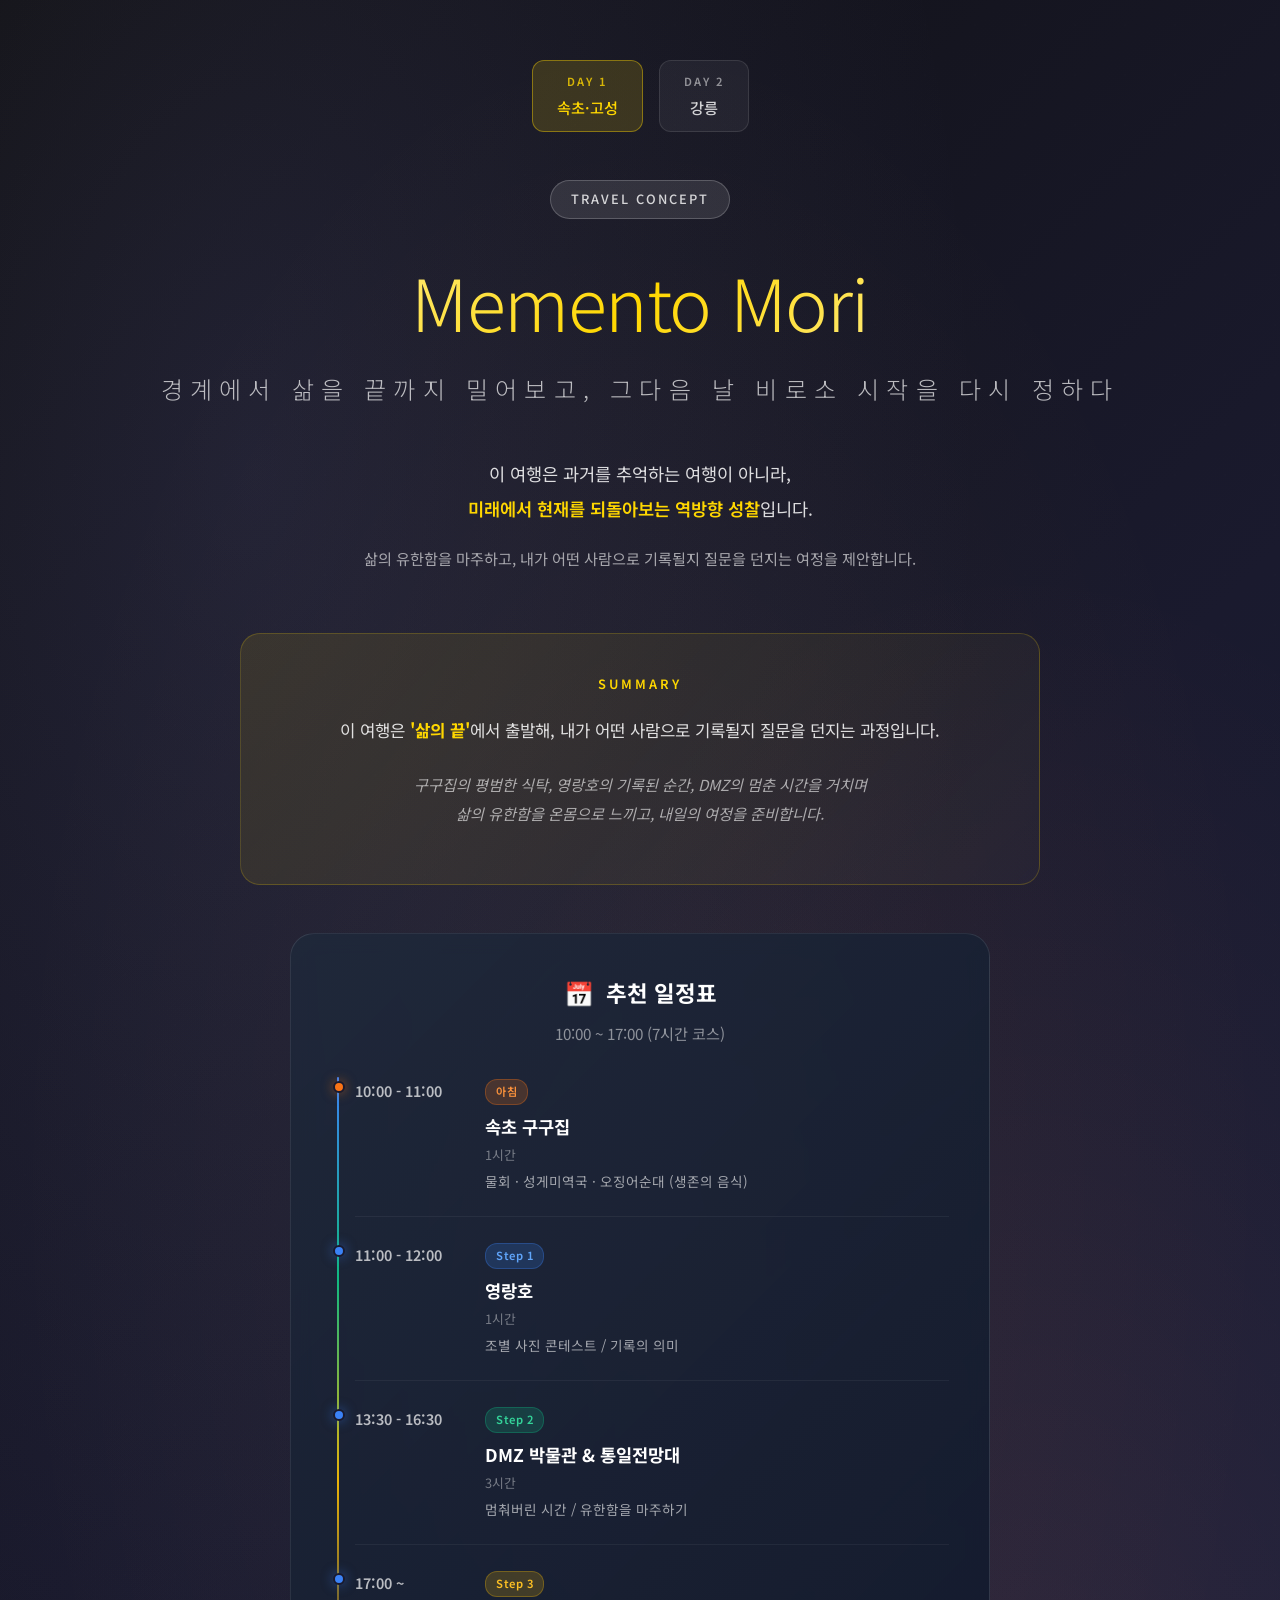
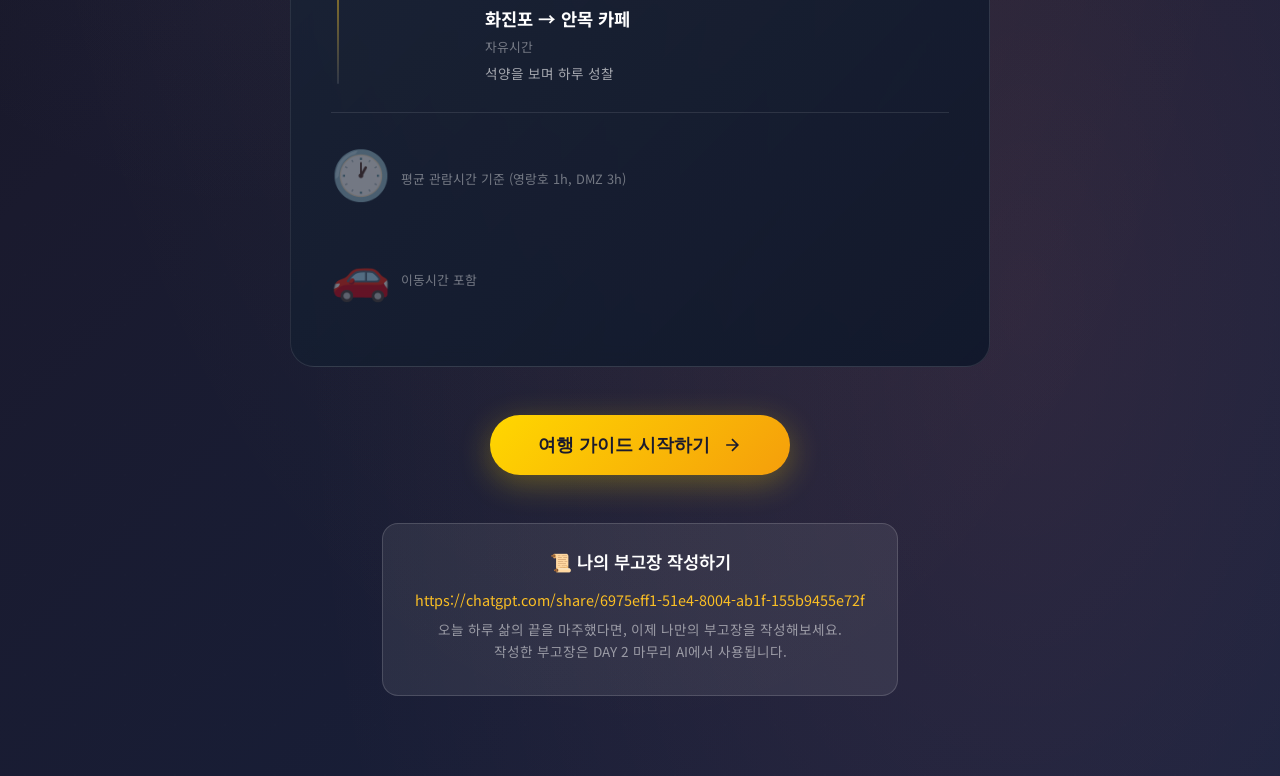
==== commit 1b77409e: "refactor: DAY 1 Step 0 카드 섹션 제거 Step이 1개뿐이라 카드 불필요, 설명 후 바로 Summary로 연결  Co-Authored-By: Claude Opus" ====
--- a/index.html
+++ b/index.html
@@ -39,22 +39,6 @@
         <p>이 여행은 과거를 추억하는 여행이 아니라,<br>
         <strong>미래에서 현재를 되돌아보는 역방향 성찰</strong>입니다.</p>
         <p class="intro-description-sub">삶의 유한함을 마주하고, 내가 어떤 사람으로 기록될지 질문을 던지는 여정을 제안합니다.</p>
-      </div>
-
-      <div class="intro-steps">
-        <!-- Step 0 -->
-        <div class="intro-step">
-          <div class="step-number">Step 0</div>
-          <div class="step-phase">경계의 나</div>
-          <h3 class="step-place">Memento Mori</h3>
-          <span class="step-keyword">Remember Death</span>
-          <p class="step-question">"만약 내 삶이 여기서 끝난다면,<br>나는 어떤 사람으로 기록될까?"</p>
-          <div class="step-value">
-            <span class="value-label">Core Question</span>
-            <span class="value-text">유한함</span>
-          </div>
-          <p class="step-context">이 질문은 삶의 끝에서 출발해, 내가 어떤 사람으로 기록될지 되묻는 시작점입니다.</p>
-        </div>
       </div>
 
       <div class="intro-summary">
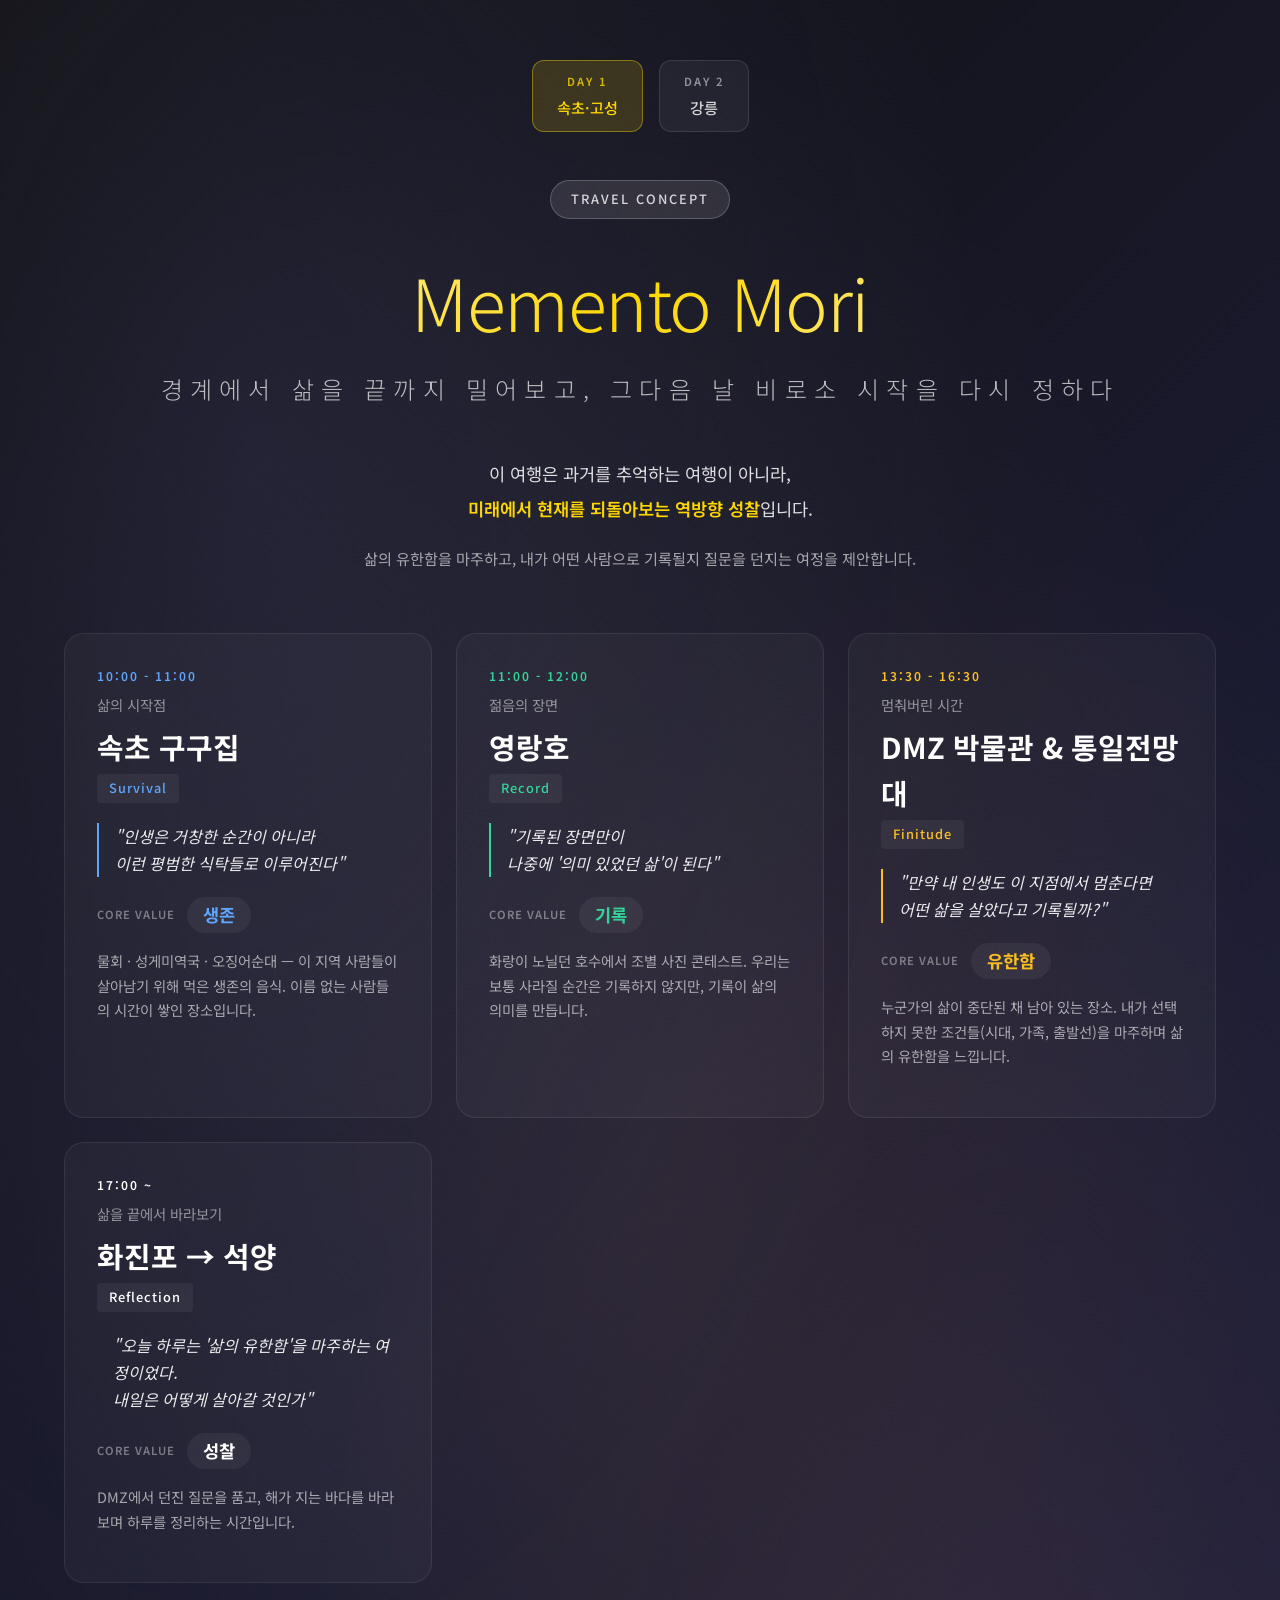
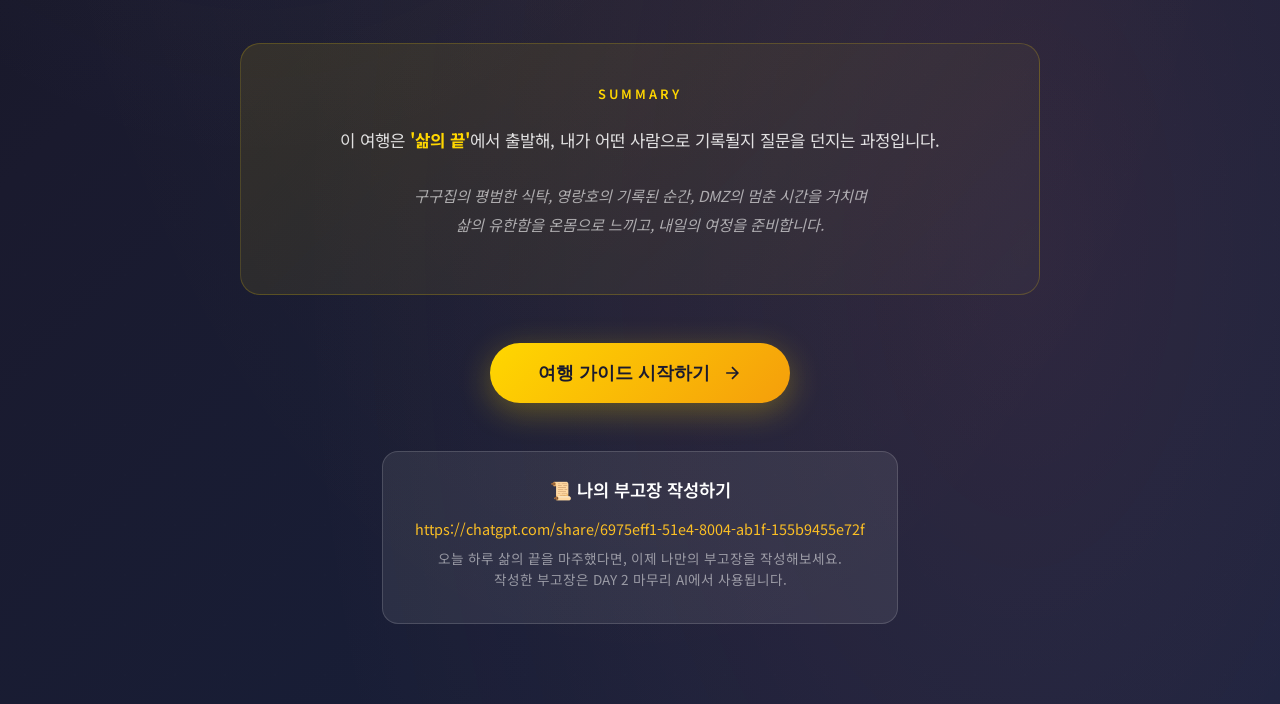
==== commit dc8d6ef3: "refactor: index.html에 인트로+가이드 탭 통합 (day1.html 분리 제거) DAY 2 스타일 가로 스텝 카드로 변경, CTA 한 번 클릭으로 가이드 탭 전환. " ====
--- a/index.html
+++ b/index.html
@@ -4,7 +4,7 @@
   <meta charset="UTF-8">
   <meta name="viewport" content="width=device-width, initial-scale=1.0">
   <meta name="description" content="속초·고성 여행 코스 - Memento Mori. 삶을 끝에서 바라보는 성찰의 여정">
-  <meta name="keywords" content="속초, 고성, DMZ, 영랑호, 화진포, 통일전망대">
+  <meta name="keywords" content="속초, 고성, DMZ, 영랑호, 화진포, 통일전망대, 속초맛집, 속초카페">
   <title>DAY 1 — 속초·고성 | Memento Mori</title>
   <link rel="preconnect" href="https://fonts.googleapis.com">
   <link rel="preconnect" href="https://fonts.gstatic.com" crossorigin>
@@ -41,6 +41,65 @@
         <p class="intro-description-sub">삶의 유한함을 마주하고, 내가 어떤 사람으로 기록될지 질문을 던지는 여정을 제안합니다.</p>
       </div>
 
+      <!-- DAY 2 스타일 스텝 카드 -->
+      <div class="intro-steps">
+        <!-- Step 1 -->
+        <div class="intro-step">
+          <div class="step-number">10:00 - 11:00</div>
+          <div class="step-phase">삶의 시작점</div>
+          <h3 class="step-place">속초 구구집</h3>
+          <span class="step-keyword">Survival</span>
+          <p class="step-question">"인생은 거창한 순간이 아니라<br>이런 평범한 식탁들로 이루어진다"</p>
+          <div class="step-value">
+            <span class="value-label">Core Value</span>
+            <span class="value-text">생존</span>
+          </div>
+          <p class="step-context">물회 · 성게미역국 · 오징어순대 — 이 지역 사람들이 살아남기 위해 먹은 생존의 음식. 이름 없는 사람들의 시간이 쌓인 장소입니다.</p>
+        </div>
+
+        <!-- Step 2 -->
+        <div class="intro-step">
+          <div class="step-number">11:00 - 12:00</div>
+          <div class="step-phase">젊음의 장면</div>
+          <h3 class="step-place">영랑호</h3>
+          <span class="step-keyword">Record</span>
+          <p class="step-question">"기록된 장면만이<br>나중에 '의미 있었던 삶'이 된다"</p>
+          <div class="step-value">
+            <span class="value-label">Core Value</span>
+            <span class="value-text">기록</span>
+          </div>
+          <p class="step-context">화랑이 노닐던 호수에서 조별 사진 콘테스트. 우리는 보통 사라질 순간은 기록하지 않지만, 기록이 삶의 의미를 만듭니다.</p>
+        </div>
+
+        <!-- Step 3 -->
+        <div class="intro-step">
+          <div class="step-number">13:30 - 16:30</div>
+          <div class="step-phase">멈춰버린 시간</div>
+          <h3 class="step-place">DMZ 박물관 & 통일전망대</h3>
+          <span class="step-keyword">Finitude</span>
+          <p class="step-question">"만약 내 인생도 이 지점에서 멈춘다면<br>어떤 삶을 살았다고 기록될까?"</p>
+          <div class="step-value">
+            <span class="value-label">Core Value</span>
+            <span class="value-text">유한함</span>
+          </div>
+          <p class="step-context">누군가의 삶이 중단된 채 남아 있는 장소. 내가 선택하지 못한 조건들(시대, 가족, 출발선)을 마주하며 삶의 유한함을 느낍니다.</p>
+        </div>
+
+        <!-- Step 4 -->
+        <div class="intro-step">
+          <div class="step-number">17:00 ~</div>
+          <div class="step-phase">삶을 끝에서 바라보기</div>
+          <h3 class="step-place">화진포 → 석양</h3>
+          <span class="step-keyword">Reflection</span>
+          <p class="step-question">"오늘 하루는 '삶의 유한함'을 마주하는 여정이었다.<br>내일은 어떻게 살아갈 것인가"</p>
+          <div class="step-value">
+            <span class="value-label">Core Value</span>
+            <span class="value-text">성찰</span>
+          </div>
+          <p class="step-context">DMZ에서 던진 질문을 품고, 해가 지는 바다를 바라보며 하루를 정리하는 시간입니다.</p>
+        </div>
+      </div>
+
       <div class="intro-summary">
         <div class="summary-box">
           <h4>Summary</h4>
@@ -50,62 +109,6 @@
         </div>
       </div>
 
-      <!-- Daily Schedule -->
-      <div class="intro-schedule">
-        <h3 class="schedule-title">
-          <span class="schedule-icon">&#128197;</span>
-          추천 일정표
-        </h3>
-        <p class="schedule-subtitle">10:00 ~ 17:00 (7시간 코스)</p>
-
-        <div class="schedule-timeline">
-          <div class="schedule-item meal">
-            <div class="schedule-time">10:00 - 11:00</div>
-            <div class="schedule-content">
-              <span class="schedule-badge meal-badge">아침</span>
-              <h4>속초 구구집</h4>
-              <p class="schedule-duration">1시간</p>
-              <p class="schedule-note">물회 · 성게미역국 · 오징어순대 (생존의 음식)</p>
-            </div>
-          </div>
-
-          <div class="schedule-item">
-            <div class="schedule-time">11:00 - 12:00</div>
-            <div class="schedule-content">
-              <span class="schedule-badge step1">Step 1</span>
-              <h4>영랑호</h4>
-              <p class="schedule-duration">1시간</p>
-              <p class="schedule-note">조별 사진 콘테스트 / 기록의 의미</p>
-            </div>
-          </div>
-
-          <div class="schedule-item">
-            <div class="schedule-time">13:30 - 16:30</div>
-            <div class="schedule-content">
-              <span class="schedule-badge step2">Step 2</span>
-              <h4>DMZ 박물관 & 통일전망대</h4>
-              <p class="schedule-duration">3시간</p>
-              <p class="schedule-note">멈춰버린 시간 / 유한함을 마주하기</p>
-            </div>
-          </div>
-
-          <div class="schedule-item">
-            <div class="schedule-time">17:00 ~</div>
-            <div class="schedule-content">
-              <span class="schedule-badge step3">Step 3</span>
-              <h4>화진포 → 안목 카페</h4>
-              <p class="schedule-duration">자유시간</p>
-              <p class="schedule-note">석양을 보며 하루 성찰</p>
-            </div>
-          </div>
-        </div>
-
-        <div class="schedule-info">
-          <p class="info-item"><span class="info-icon">&#128336;</span> 평균 관람시간 기준 (영랑호 1h, DMZ 3h)</p>
-          <p class="info-item"><span class="info-icon">&#128663;</span> 이동시간 포함</p>
-        </div>
-      </div>
-
       <button class="intro-cta" id="enterSite">
         <span>여행 가이드 시작하기</span>
         <svg width="20" height="20" viewBox="0 0 24 24" fill="none" stroke="currentColor" stroke-width="2">
@@ -124,16 +127,248 @@
     </div>
   </section>
 
-  <script>
-    // Intro CTA button functionality
-    const enterSiteBtn = document.getElementById('enterSite');
-    const introPage = document.getElementById('introPage');
-
-    if (enterSiteBtn) {
-      enterSiteBtn.addEventListener('click', () => {
-        window.location.href = 'day1.html';
-      });
-    }
-  </script>
+  <!-- Main Site (가이드 탭) -->
+  <div class="main-site" id="mainSite">
+
+  <!-- Header -->
+  <header class="header">
+    <div class="container">
+      <nav class="nav">
+        <a href="#" class="logo">
+          <span class="logo-icon">&#127969;</span>
+          <span class="logo-text">속초 여행 가이드</span>
+        </a>
+        <ul class="nav-links">
+          <li><a href="#restaurants" class="nav-section-link" data-page="restaurant">맛집 목록</a></li>
+          <li><a href="#cafes" class="nav-section-link" data-page="cafe">카페 목록</a></li>
+          <li><a href="#info">여행 정보</a></li>
+        </ul>
+        <button class="mobile-menu-btn" aria-label="메뉴">
+          <span></span>
+          <span></span>
+          <span></span>
+        </button>
+      </nav>
+    </div>
+  </header>
+
+  <!-- Main Tab Navigation -->
+  <div class="main-tabs">
+    <div class="container">
+      <div class="tab-buttons">
+        <button class="tab-btn active" data-tab="restaurant">
+          <span class="tab-icon">&#127858;</span>
+          <span class="tab-text">속초 맛집</span>
+        </button>
+        <button class="tab-btn" data-tab="cafe">
+          <span class="tab-icon">&#9749;</span>
+          <span class="tab-text">속초 카페</span>
+        </button>
+      </div>
+    </div>
+  </div>
+
+  <!-- Tab Content: Restaurant -->
+  <div class="tab-content active" data-tab-content="restaurant">
+
+  <section class="hero restaurant-hero">
+    <div class="hero-overlay"></div>
+    <div class="hero-content">
+      <h1 class="hero-title">속초 맛집 가이드</h1>
+      <p class="hero-subtitle">속초 현지인이 추천하는<br>검증된 맛집 리스트</p>
+      <div class="hero-stats">
+        <div class="stat">
+          <span class="stat-number" id="totalRestaurants">7</span>
+          <span class="stat-label">검증된 식당</span>
+        </div>
+        <div class="stat">
+          <span class="stat-number">2</span>
+          <span class="stat-label">핫플레이스</span>
+        </div>
+        <div class="stat">
+          <span class="stat-number">2026.02.08</span>
+          <span class="stat-label">마지막 업데이트</span>
+        </div>
+      </div>
+      <a href="#restaurants" class="hero-cta">맛집 둘러보기</a>
+    </div>
+  </section>
+
+  <section class="quick-filter restaurant-filter">
+    <div class="container">
+      <div class="filter-buttons">
+        <button class="filter-btn active" data-restaurant-filter="all">전체</button>
+        <button class="filter-btn" data-restaurant-filter="sokcho-city">속초 시내</button>
+        <button class="filter-btn" data-restaurant-filter="daepo">대포항</button>
+        <button class="filter-btn hotplace-filter" data-restaurant-filter="hotplace">핫플</button>
+        <button class="filter-btn" data-restaurant-filter="group">단체 가능</button>
+      </div>
+    </div>
+  </section>
+
+  <section id="restaurants" class="restaurants-section">
+    <div class="container">
+      <h2 class="section-title">속초 맛집</h2>
+      <p class="section-desc">모든 정보는 네이버 지도를 통해 검증했습니다</p>
+      <div class="sort-options">
+        <select id="restaurantSortSelect">
+          <option value="reviews">리뷰 많은순</option>
+          <option value="name">이름순</option>
+        </select>
+      </div>
+      <div class="restaurant-grid" id="restaurantGrid"></div>
+    </div>
+  </section>
+
+  <section class="info-section restaurant-info">
+    <div class="container">
+      <h2 class="section-title">속초 여행 정보</h2>
+      <div class="info-grid">
+        <div class="info-card">
+          <div class="info-icon">&#127970;</div>
+          <h3>속초 중앙시장</h3>
+          <p>속초 최대 전통시장<br>닭강정, 순대 등 먹거리<br>관광형 시장으로 유명</p>
+        </div>
+        <div class="info-card">
+          <div class="info-icon">&#9968;</div>
+          <h3>설악산</h3>
+          <p>한국 대표 명산<br>울산바위, 비선대, 권금성<br>사계절 다양한 트레킹</p>
+        </div>
+        <div class="info-card">
+          <div class="info-icon">&#9888;</div>
+          <h3>주의사항</h3>
+          <p>화·수요일 휴무 맛집 다수<br>영업시간 사전 확인 필수<br>주말 웨이팅 가능성</p>
+        </div>
+        <div class="info-card">
+          <div class="info-icon">&#128663;</div>
+          <h3>이동 팁</h3>
+          <p>속초IC에서 시내 약 15분<br>대포항 ↔ 속초시내 차량 10분<br>속초해변 드라이브 추천</p>
+        </div>
+      </div>
+    </div>
+  </section>
+
+  </div><!-- End Tab Content: Restaurant -->
+
+  <!-- Tab Content: Cafe -->
+  <div class="tab-content" data-tab-content="cafe">
+
+  <section class="hero">
+    <div class="hero-overlay"></div>
+    <div class="hero-content">
+      <h1 class="hero-title">속초 카페 가이드</h1>
+      <p class="hero-subtitle">설악산뷰부터 감성 카페까지<br>속초의 검증된 카페 정보</p>
+      <div class="hero-stats">
+        <div class="stat">
+          <span class="stat-number" id="totalCafes">6</span>
+          <span class="stat-label">검증된 카페</span>
+        </div>
+        <div class="stat">
+          <span class="stat-number">3</span>
+          <span class="stat-label">마운틴뷰 카페</span>
+        </div>
+        <div class="stat">
+          <span class="stat-number">2026.02.08</span>
+          <span class="stat-label">마지막 업데이트</span>
+        </div>
+      </div>
+      <a href="#cafes" class="hero-cta">카페 둘러보기</a>
+    </div>
+  </section>
+
+  <section class="quick-filter">
+    <div class="container">
+      <div class="filter-buttons">
+        <button class="filter-btn active" data-filter="all">전체</button>
+        <button class="filter-btn" data-filter="mountain">마운틴뷰</button>
+        <button class="filter-btn" data-filter="dessert">디저트</button>
+      </div>
+    </div>
+  </section>
+
+  <section id="cafes" class="cafes-section">
+    <div class="container">
+      <h2 class="section-title">속초 카페</h2>
+      <p class="section-desc">모든 정보는 네이버 지도를 통해 검증했습니다</p>
+      <div class="sort-options">
+        <select id="sortSelect">
+          <option value="reviews">리뷰 많은순</option>
+          <option value="name">이름순</option>
+        </select>
+      </div>
+      <div class="cafe-grid" id="cafeGrid"></div>
+    </div>
+  </section>
+
+  <section id="info" class="info-section">
+    <div class="container">
+      <h2 class="section-title">카페 이용 정보</h2>
+      <div class="info-grid">
+        <div class="info-card">
+          <div class="info-icon">&#9968;</div>
+          <h3>설악산뷰 카페</h3>
+          <p>속초 카페의 가장 큰 매력<br>설악산과 울산바위 조망<br>날씨 좋은 날 방문 추천</p>
+        </div>
+        <div class="info-card">
+          <div class="info-icon">&#128663;</div>
+          <h3>주차 정보</h3>
+          <p>대부분 카페 주차 가능<br>시내 카페는 공영주차장 이용<br>주말은 주차장 혼잡 가능</p>
+        </div>
+        <div class="info-card">
+          <div class="info-icon">&#9200;</div>
+          <h3>추천 방문 시간</h3>
+          <p>오전 10시 ~ 오후 6시<br>라스트오더 확인 필수<br>수요일 휴무 카페 다수</p>
+        </div>
+        <div class="info-card">
+          <div class="info-icon">&#128247;</div>
+          <h3>포토 스팟</h3>
+          <p>카페 긷: 울산바위 전망<br>시드누아: 설악산 통창<br>다온: 설악산 파노라마뷰</p>
+        </div>
+      </div>
+    </div>
+  </section>
+
+  </div><!-- End Tab Content: Cafe -->
+
+  <!-- Footer -->
+  <footer class="footer">
+    <div class="container">
+      <div class="footer-content">
+        <div class="footer-info">
+          <h3>속초 여행 가이드</h3>
+          <p>속초 여행을 계획하는 모든 분들을 위한 검증된 맛집·카페 정보</p>
+          <p class="footer-update">마지막 업데이트: 2026.02.08</p>
+        </div>
+        <div class="footer-links">
+          <h4>바로가기</h4>
+          <ul>
+            <li><a href="#restaurants">맛집 목록</a></li>
+            <li><a href="#cafes">카페 목록</a></li>
+            <li><a href="#info">여행 정보</a></li>
+          </ul>
+        </div>
+        <div class="footer-disclaimer">
+          <h4>안내</h4>
+          <p>본 사이트의 정보는 네이버 지도를 기반으로 검증되었습니다. 방문 전 영업시간을 다시 한번 확인해주세요.</p>
+        </div>
+      </div>
+      <div class="footer-bottom">
+        <p>&copy; 2026 속초 여행 가이드. All rights reserved.</p>
+      </div>
+    </div>
+  </footer>
+
+  </div><!-- End Main Site -->
+
+  <!-- Modal -->
+  <div class="modal" id="cafeModal">
+    <div class="modal-overlay"></div>
+    <div class="modal-content">
+      <button class="modal-close">&times;</button>
+      <div class="modal-body" id="modalBody"></div>
+    </div>
+  </div>
+
+  <script src="js/day1-app.js"></script>
 </body>
 </html>
--- a/css/day1.css
+++ b/css/day1.css
@@ -806,3 +806,46 @@
     padding: 20px 32px;
   }
 }
+
+/* Day1 Page Hidden (for guide toggle) */
+.day1-page.hidden {
+  display: none;
+}
+
+/* Intro CTA Button (matches day2 style) */
+.day1-content .intro-cta {
+  display: flex;
+  align-items: center;
+  justify-content: center;
+  gap: 12px;
+  width: 100%;
+  max-width: 400px;
+  margin: 40px auto;
+  padding: 18px 36px;
+  background: linear-gradient(135deg, #ffd700 0%, #f59e0b 100%);
+  color: #1a1a2e;
+  border: none;
+  border-radius: 50px;
+  font-size: 1.1rem;
+  font-weight: 700;
+  cursor: pointer;
+  transition: all 0.3s ease;
+  box-shadow: 0 8px 32px rgba(255, 215, 0, 0.3);
+  font-family: 'Noto Sans KR', sans-serif;
+}
+
+.day1-content .intro-cta:hover {
+  transform: translateY(-3px);
+  box-shadow: 0 12px 40px rgba(255, 215, 0, 0.4);
+}
+
+.day1-content .intro-cta svg {
+  flex-shrink: 0;
+}
+
+/* Cafe card closed days */
+.cafe-closed {
+  font-size: 0.85rem;
+  color: #EF4444;
+  margin-top: 4px;
+}
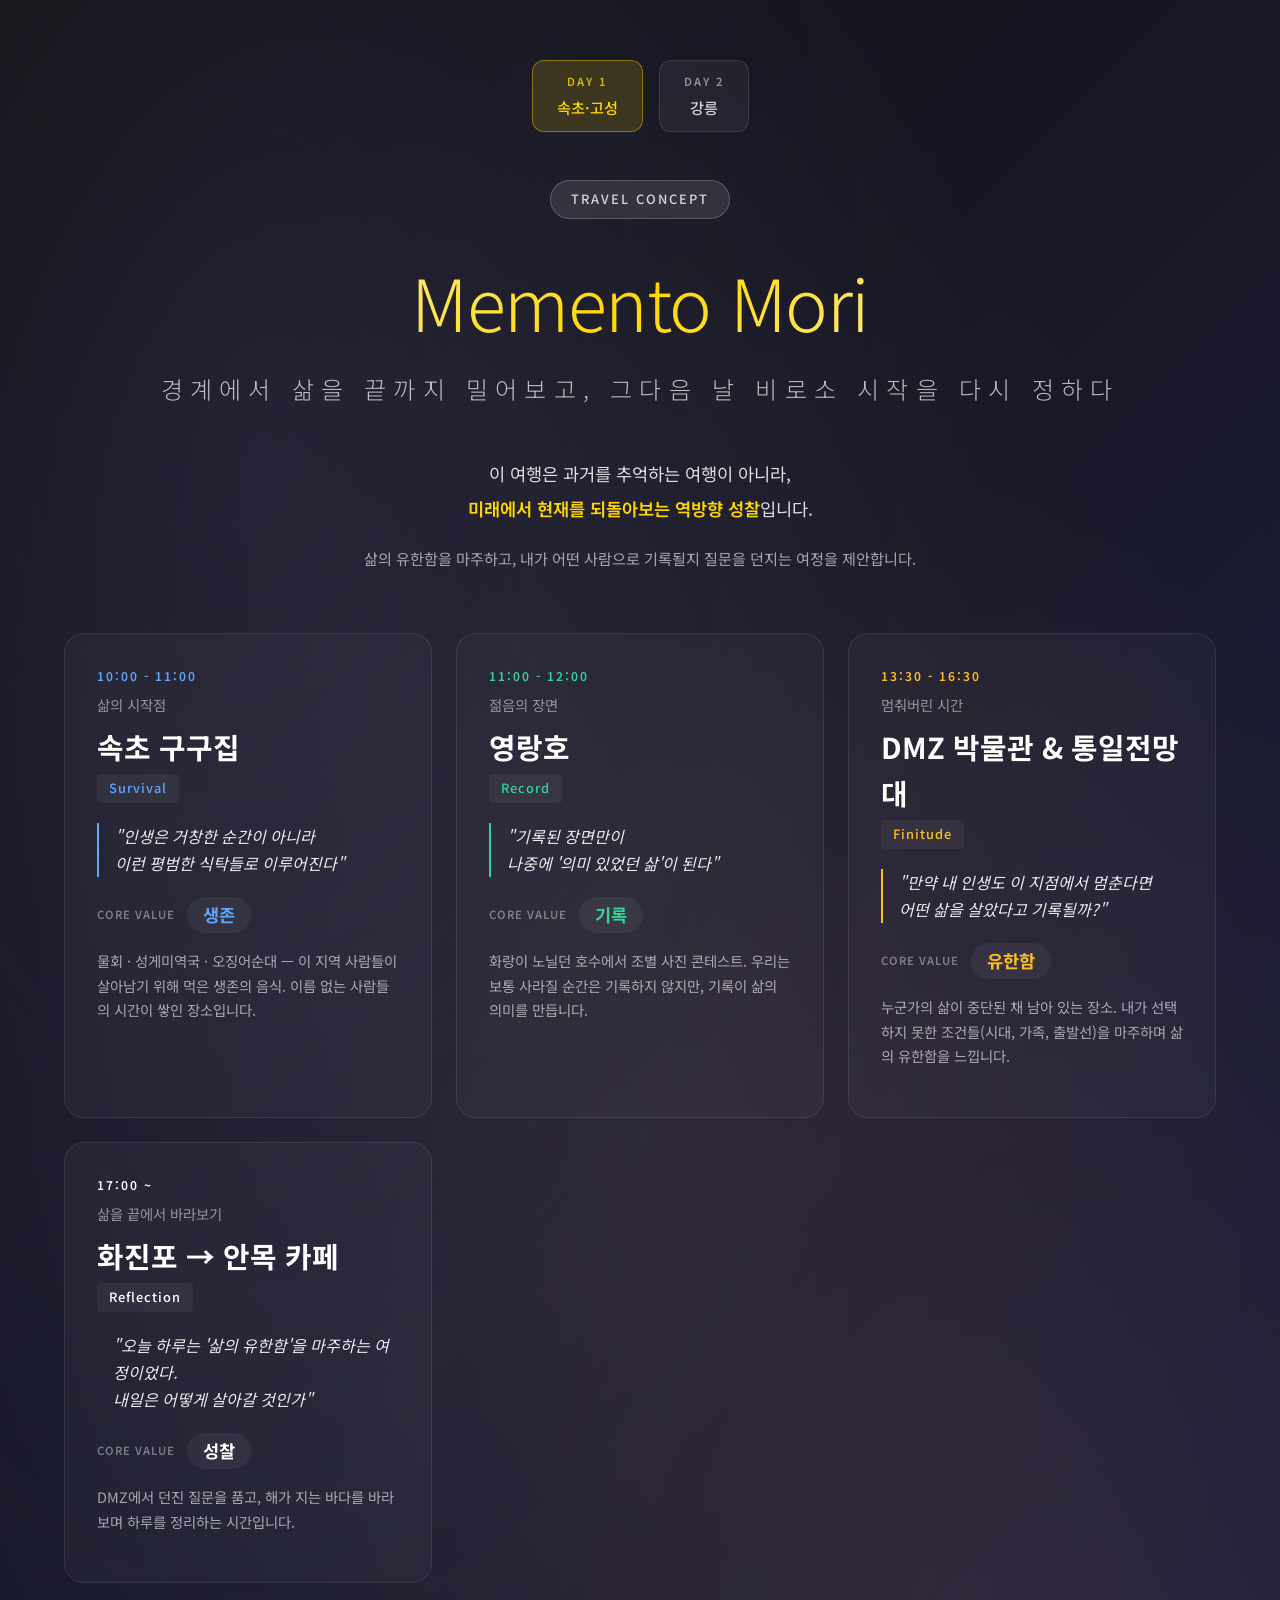
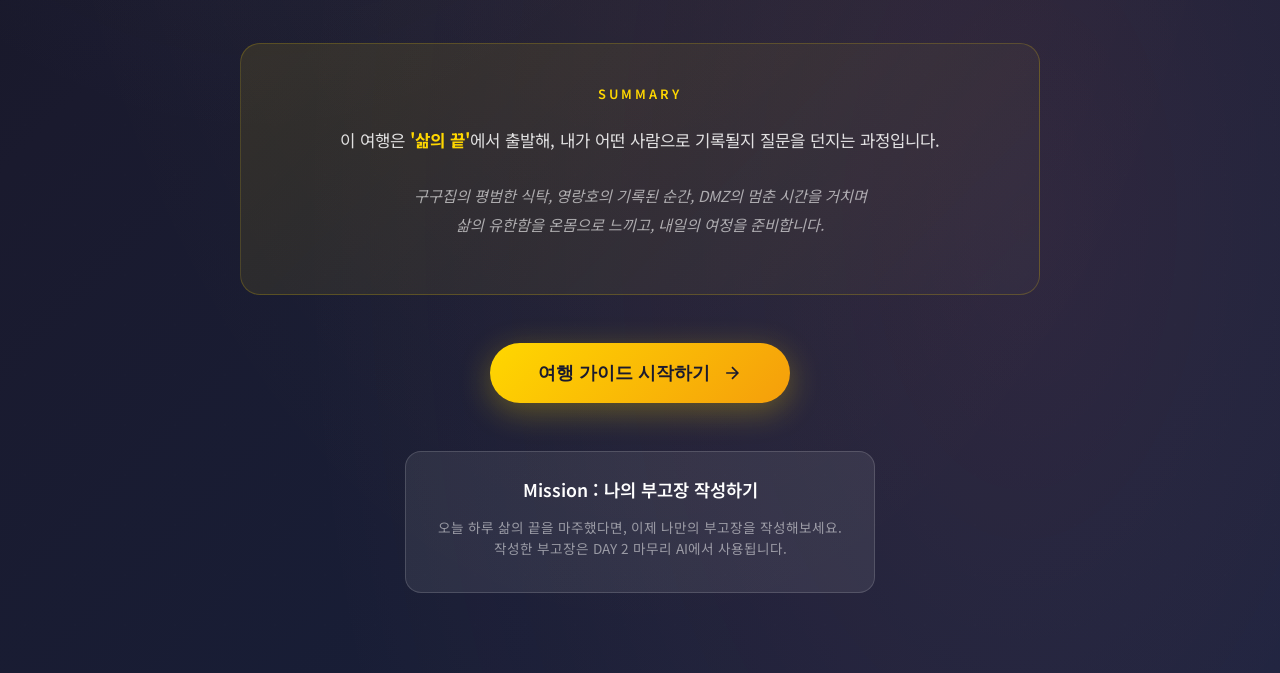
==== commit 41b71e10: "fix: 부고장 링크 제거 및 Mission 텍스트로 변경, 화진포→안목 카페 Co-Authored-By: Claude Opus 4.6 <noreply@anthropic.com>" ====
--- a/index.html
+++ b/index.html
@@ -89,7 +89,7 @@
         <div class="intro-step">
           <div class="step-number">17:00 ~</div>
           <div class="step-phase">삶을 끝에서 바라보기</div>
-          <h3 class="step-place">화진포 → 석양</h3>
+          <h3 class="step-place">화진포 → 안목 카페</h3>
           <span class="step-keyword">Reflection</span>
           <p class="step-question">"오늘 하루는 '삶의 유한함'을 마주하는 여정이었다.<br>내일은 어떻게 살아갈 것인가"</p>
           <div class="step-value">
@@ -116,11 +116,10 @@
         </svg>
       </button>
 
-      <!-- 부고장 작성 AI -->
+      <!-- 부고장 작성 미션 -->
       <div class="intro-wrapup">
         <div class="wrapup-box">
-          <h4>&#128220; 나의 부고장 작성하기</h4>
-          <p><a href="https://chatgpt.com/share/6975eff1-51e4-8004-ab1f-155b9455e72f" target="_blank">https://chatgpt.com/share/6975eff1-51e4-8004-ab1f-155b9455e72f</a></p>
+          <h4>Mission : 나의 부고장 작성하기</h4>
           <p class="wrapup-instruction">오늘 하루 삶의 끝을 마주했다면, 이제 나만의 부고장을 작성해보세요.<br>작성한 부고장은 DAY 2 마무리 AI에서 사용됩니다.</p>
         </div>
       </div>
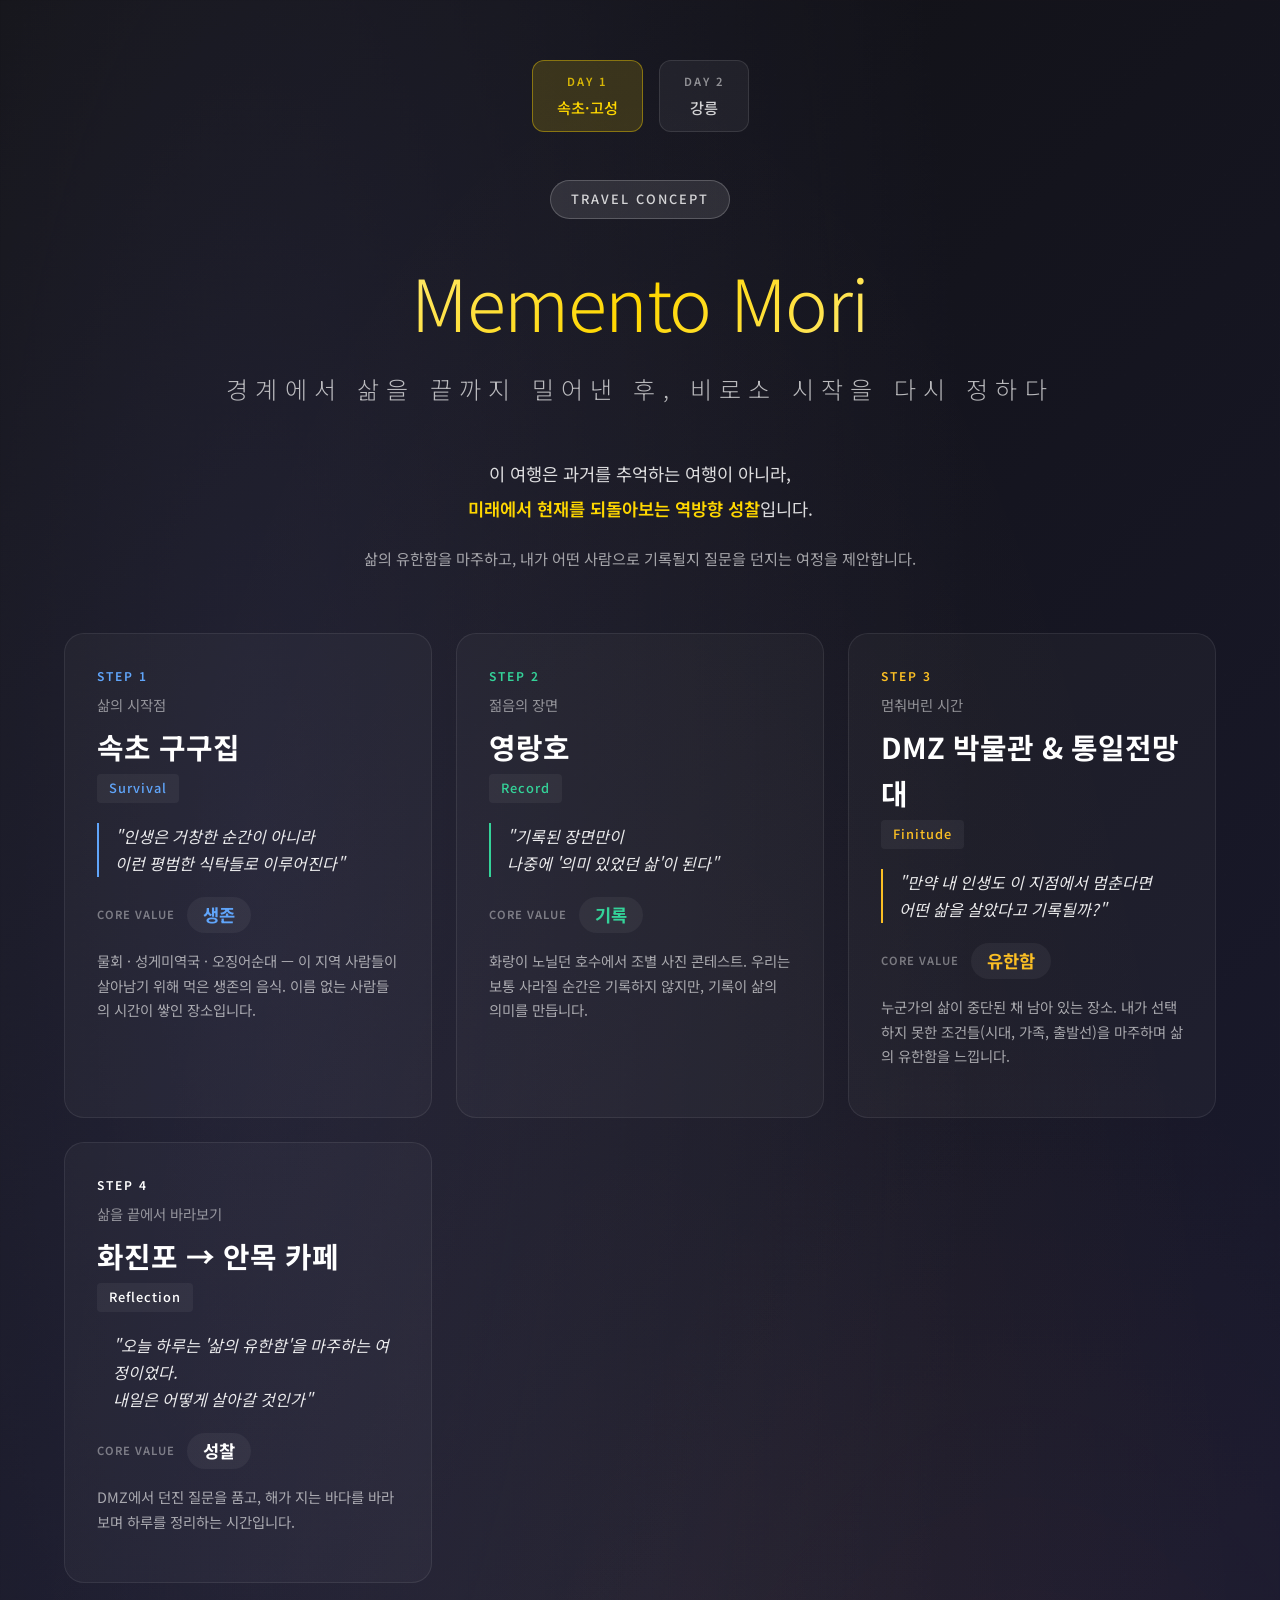
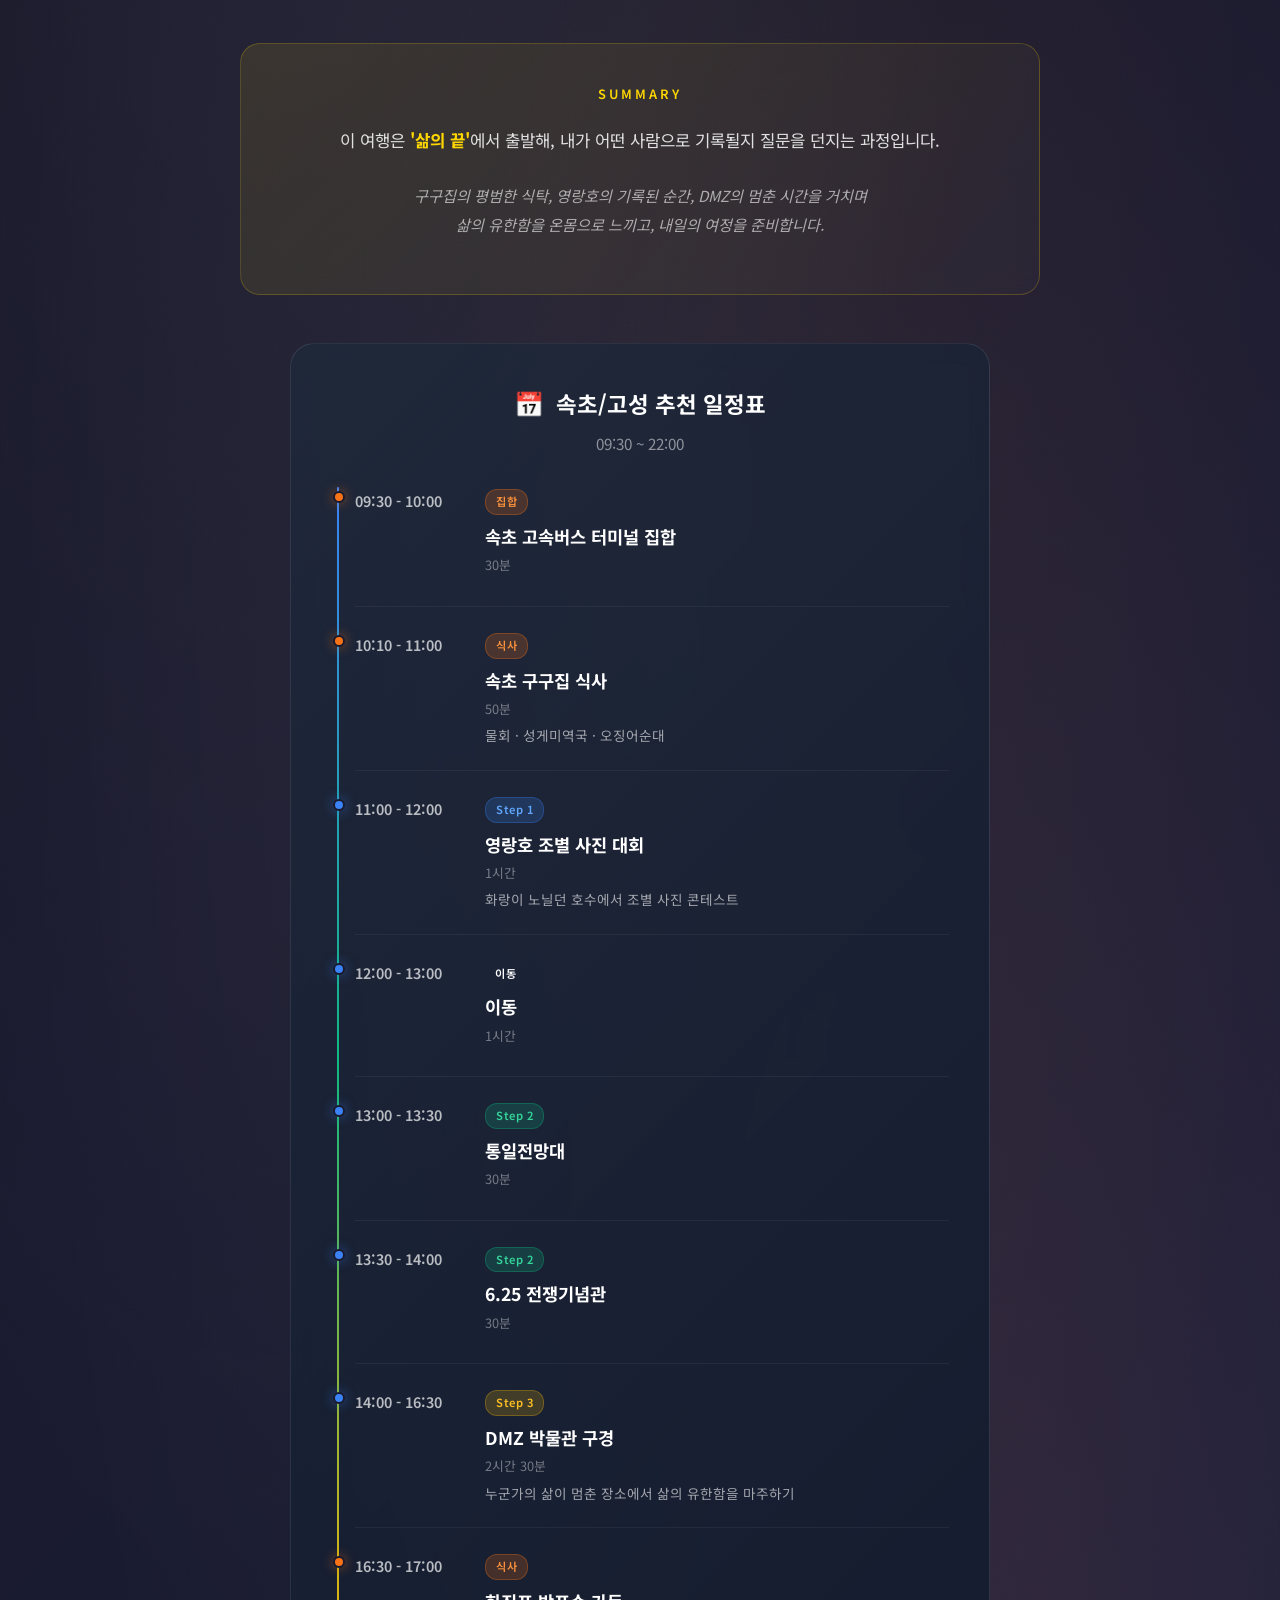
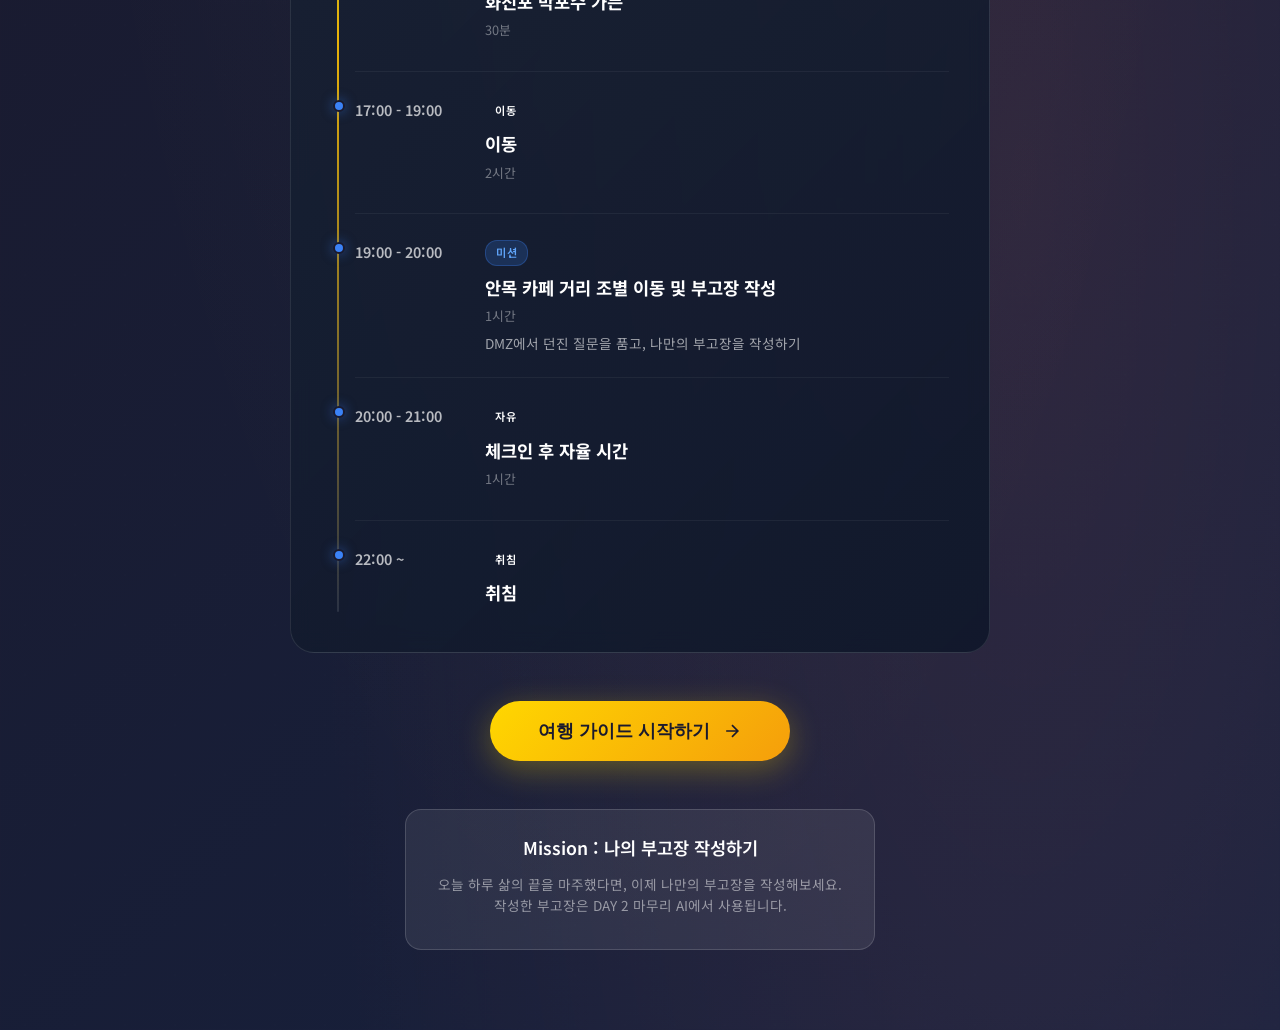
==== commit c694d568: "feat: Step 포맷 변경, 일정표 추가, 신규 맛집 5곳+카페 1곳 추가 - index.html/day1.html: 시간 기반 → Step 1~4 포맷으로 변경 - 부제목: " ====
--- a/index.html
+++ b/index.html
@@ -32,7 +32,7 @@
       <div class="intro-header">
         <span class="intro-badge">Travel Concept</span>
         <h1 class="intro-title">Memento Mori</h1>
-        <p class="intro-subtitle-en">경계에서 삶을 끝까지 밀어보고, 그다음 날 비로소 시작을 다시 정하다</p>
+        <p class="intro-subtitle-en">경계에서 삶을 끝까지 밀어낸 후, 비로소 시작을 다시 정하다</p>
       </div>
 
       <div class="intro-description">
@@ -45,7 +45,7 @@
       <div class="intro-steps">
         <!-- Step 1 -->
         <div class="intro-step">
-          <div class="step-number">10:00 - 11:00</div>
+          <div class="step-number">Step 1</div>
           <div class="step-phase">삶의 시작점</div>
           <h3 class="step-place">속초 구구집</h3>
           <span class="step-keyword">Survival</span>
@@ -59,7 +59,7 @@
 
         <!-- Step 2 -->
         <div class="intro-step">
-          <div class="step-number">11:00 - 12:00</div>
+          <div class="step-number">Step 2</div>
           <div class="step-phase">젊음의 장면</div>
           <h3 class="step-place">영랑호</h3>
           <span class="step-keyword">Record</span>
@@ -73,7 +73,7 @@
 
         <!-- Step 3 -->
         <div class="intro-step">
-          <div class="step-number">13:30 - 16:30</div>
+          <div class="step-number">Step 3</div>
           <div class="step-phase">멈춰버린 시간</div>
           <h3 class="step-place">DMZ 박물관 & 통일전망대</h3>
           <span class="step-keyword">Finitude</span>
@@ -87,7 +87,7 @@
 
         <!-- Step 4 -->
         <div class="intro-step">
-          <div class="step-number">17:00 ~</div>
+          <div class="step-number">Step 4</div>
           <div class="step-phase">삶을 끝에서 바라보기</div>
           <h3 class="step-place">화진포 → 안목 카페</h3>
           <span class="step-keyword">Reflection</span>
@@ -106,6 +106,128 @@
           <p>이 여행은 <strong>'삶의 끝'</strong>에서 출발해, 내가 어떤 사람으로 기록될지 질문을 던지는 과정입니다.</p>
           <p class="summary-closing">구구집의 평범한 식탁, 영랑호의 기록된 순간, DMZ의 멈춘 시간을 거치며<br>
           <em>삶의 유한함</em>을 온몸으로 느끼고, 내일의 여정을 준비합니다.</p>
+        </div>
+      </div>
+
+      <!-- Daily Schedule -->
+      <div class="intro-schedule">
+        <h3 class="schedule-title">
+          <span class="schedule-icon">&#128197;</span>
+          속초/고성 추천 일정표
+        </h3>
+        <p class="schedule-subtitle">09:30 ~ 22:00</p>
+
+        <div class="schedule-timeline">
+          <div class="schedule-item meal">
+            <div class="schedule-time">09:30 - 10:00</div>
+            <div class="schedule-content">
+              <span class="schedule-badge meal-badge">집합</span>
+              <h4>속초 고속버스 터미널 집합</h4>
+              <p class="schedule-duration">30분</p>
+            </div>
+          </div>
+
+          <div class="schedule-item meal">
+            <div class="schedule-time">10:10 - 11:00</div>
+            <div class="schedule-content">
+              <span class="schedule-badge meal-badge">식사</span>
+              <h4>속초 구구집 식사</h4>
+              <p class="schedule-duration">50분</p>
+              <p class="schedule-note">물회 · 성게미역국 · 오징어순대</p>
+            </div>
+          </div>
+
+          <div class="schedule-item">
+            <div class="schedule-time">11:00 - 12:00</div>
+            <div class="schedule-content">
+              <span class="schedule-badge step1">Step 1</span>
+              <h4>영랑호 조별 사진 대회</h4>
+              <p class="schedule-duration">1시간</p>
+              <p class="schedule-note">화랑이 노닐던 호수에서 조별 사진 콘테스트</p>
+            </div>
+          </div>
+
+          <div class="schedule-item">
+            <div class="schedule-time">12:00 - 13:00</div>
+            <div class="schedule-content">
+              <span class="schedule-badge">이동</span>
+              <h4>이동</h4>
+              <p class="schedule-duration">1시간</p>
+            </div>
+          </div>
+
+          <div class="schedule-item">
+            <div class="schedule-time">13:00 - 13:30</div>
+            <div class="schedule-content">
+              <span class="schedule-badge step2">Step 2</span>
+              <h4>통일전망대</h4>
+              <p class="schedule-duration">30분</p>
+            </div>
+          </div>
+
+          <div class="schedule-item">
+            <div class="schedule-time">13:30 - 14:00</div>
+            <div class="schedule-content">
+              <span class="schedule-badge step2">Step 2</span>
+              <h4>6.25 전쟁기념관</h4>
+              <p class="schedule-duration">30분</p>
+            </div>
+          </div>
+
+          <div class="schedule-item">
+            <div class="schedule-time">14:00 - 16:30</div>
+            <div class="schedule-content">
+              <span class="schedule-badge step3">Step 3</span>
+              <h4>DMZ 박물관 구경</h4>
+              <p class="schedule-duration">2시간 30분</p>
+              <p class="schedule-note">누군가의 삶이 멈춘 장소에서 삶의 유한함을 마주하기</p>
+            </div>
+          </div>
+
+          <div class="schedule-item meal">
+            <div class="schedule-time">16:30 - 17:00</div>
+            <div class="schedule-content">
+              <span class="schedule-badge meal-badge">식사</span>
+              <h4>화진포 박포수 가든</h4>
+              <p class="schedule-duration">30분</p>
+            </div>
+          </div>
+
+          <div class="schedule-item">
+            <div class="schedule-time">17:00 - 19:00</div>
+            <div class="schedule-content">
+              <span class="schedule-badge">이동</span>
+              <h4>이동</h4>
+              <p class="schedule-duration">2시간</p>
+            </div>
+          </div>
+
+          <div class="schedule-item">
+            <div class="schedule-time">19:00 - 20:00</div>
+            <div class="schedule-content">
+              <span class="schedule-badge step1">미션</span>
+              <h4>안목 카페 거리 조별 이동 및 부고장 작성</h4>
+              <p class="schedule-duration">1시간</p>
+              <p class="schedule-note">DMZ에서 던진 질문을 품고, 나만의 부고장을 작성하기</p>
+            </div>
+          </div>
+
+          <div class="schedule-item">
+            <div class="schedule-time">20:00 - 21:00</div>
+            <div class="schedule-content">
+              <span class="schedule-badge">자유</span>
+              <h4>체크인 후 자율 시간</h4>
+              <p class="schedule-duration">1시간</p>
+            </div>
+          </div>
+
+          <div class="schedule-item">
+            <div class="schedule-time">22:00 ~</div>
+            <div class="schedule-content">
+              <span class="schedule-badge">취침</span>
+              <h4>취침</h4>
+            </div>
+          </div>
         </div>
       </div>
 
@@ -185,7 +307,7 @@
           <span class="stat-label">핫플레이스</span>
         </div>
         <div class="stat">
-          <span class="stat-number">2026.02.08</span>
+          <span class="stat-number">2026.02.10</span>
           <span class="stat-label">마지막 업데이트</span>
         </div>
       </div>
@@ -267,7 +389,7 @@
           <span class="stat-label">마운틴뷰 카페</span>
         </div>
         <div class="stat">
-          <span class="stat-number">2026.02.08</span>
+          <span class="stat-number">2026.02.10</span>
           <span class="stat-label">마지막 업데이트</span>
         </div>
       </div>
@@ -336,7 +458,7 @@
         <div class="footer-info">
           <h3>속초 여행 가이드</h3>
           <p>속초 여행을 계획하는 모든 분들을 위한 검증된 맛집·카페 정보</p>
-          <p class="footer-update">마지막 업데이트: 2026.02.08</p>
+          <p class="footer-update">마지막 업데이트: 2026.02.10</p>
         </div>
         <div class="footer-links">
           <h4>바로가기</h4>
--- a/css/style.css
+++ b/css/style.css
@@ -1796,6 +1796,29 @@
   z-index: 10;
 }
 
+/* Card Image (restaurant & cafe shared) */
+.restaurant-card > .card-image,
+.cafe-card > .card-image {
+  position: relative;
+  width: 100%;
+  height: 180px;
+  overflow: hidden;
+  background: var(--background);
+}
+
+.restaurant-card > .card-image img,
+.cafe-card > .card-image img {
+  width: 100%;
+  height: 100%;
+  object-fit: cover;
+  transition: transform 0.4s ease;
+}
+
+.restaurant-card:hover > .card-image img,
+.cafe-card:hover > .card-image img {
+  transform: scale(1.05);
+}
+
 .restaurant-header {
   padding: 20px 24px 12px;
   background: linear-gradient(135deg, #065F46 0%, #10B981 100%);
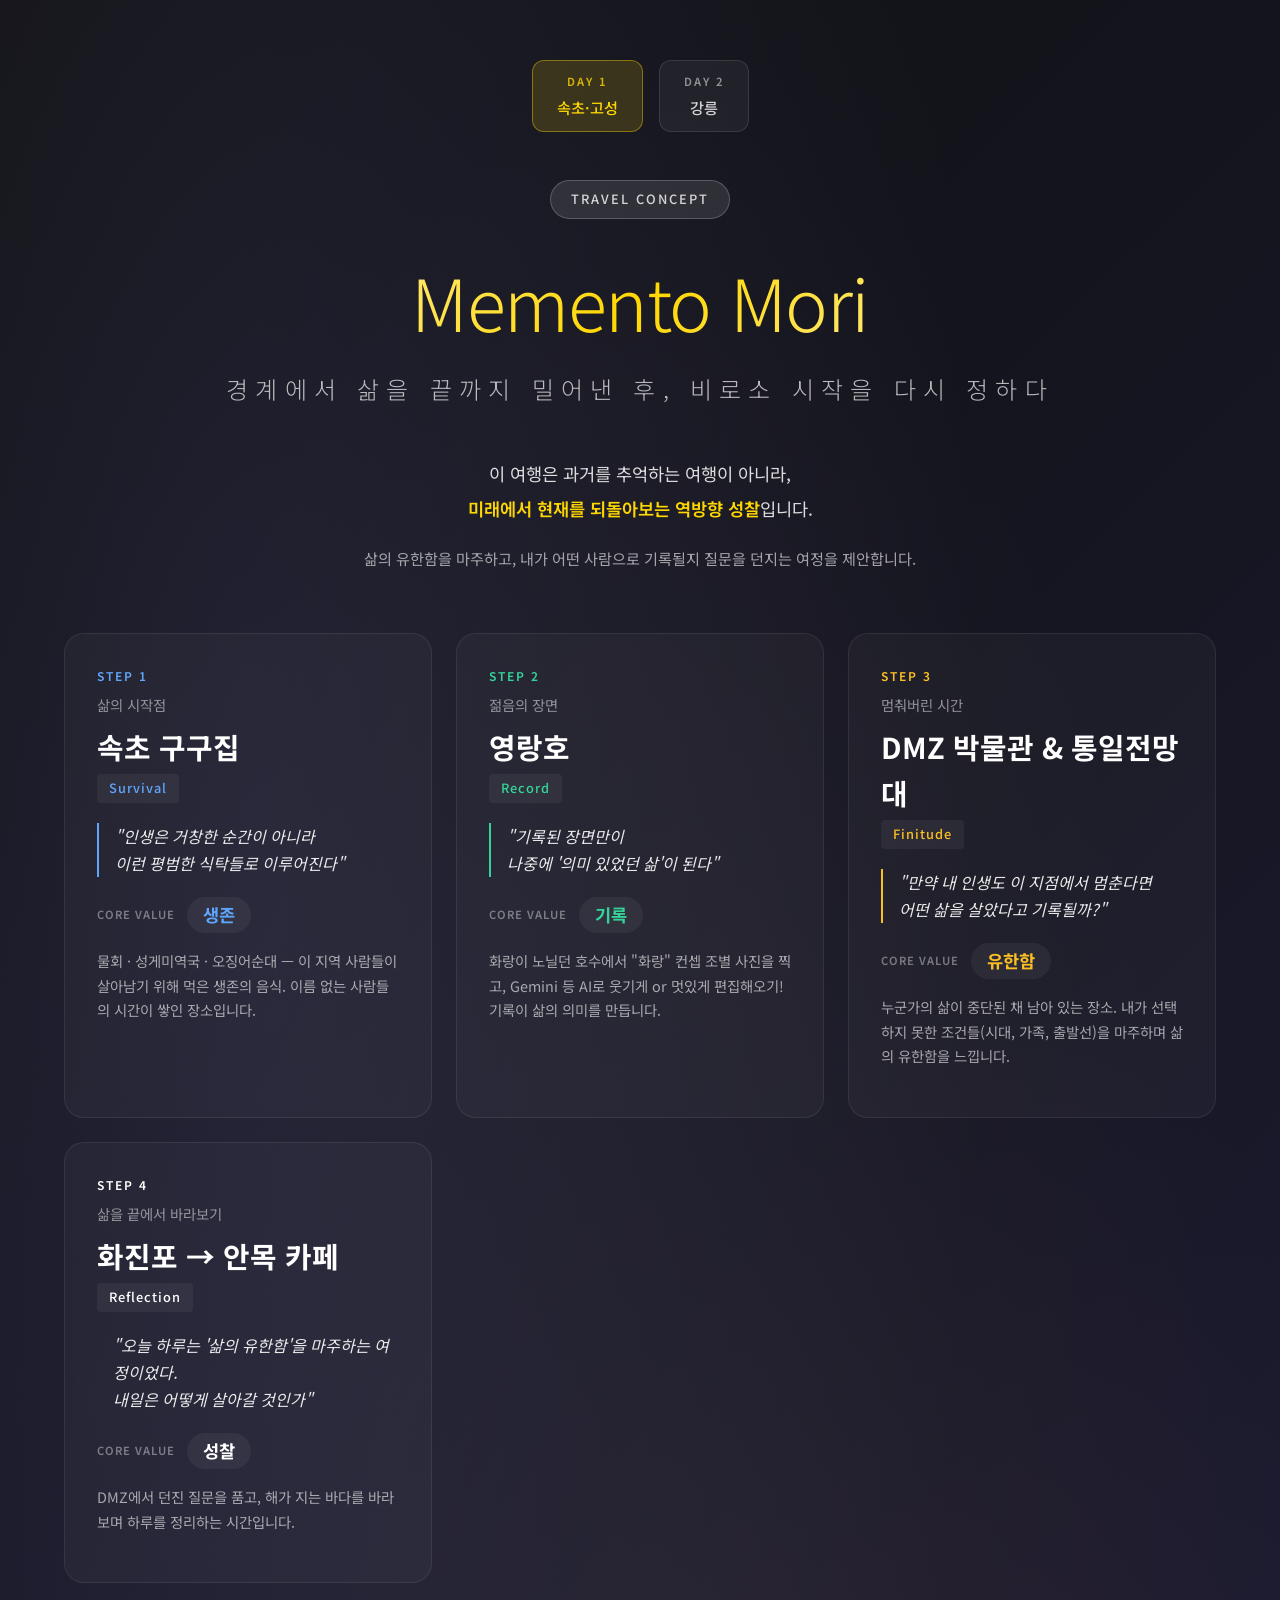
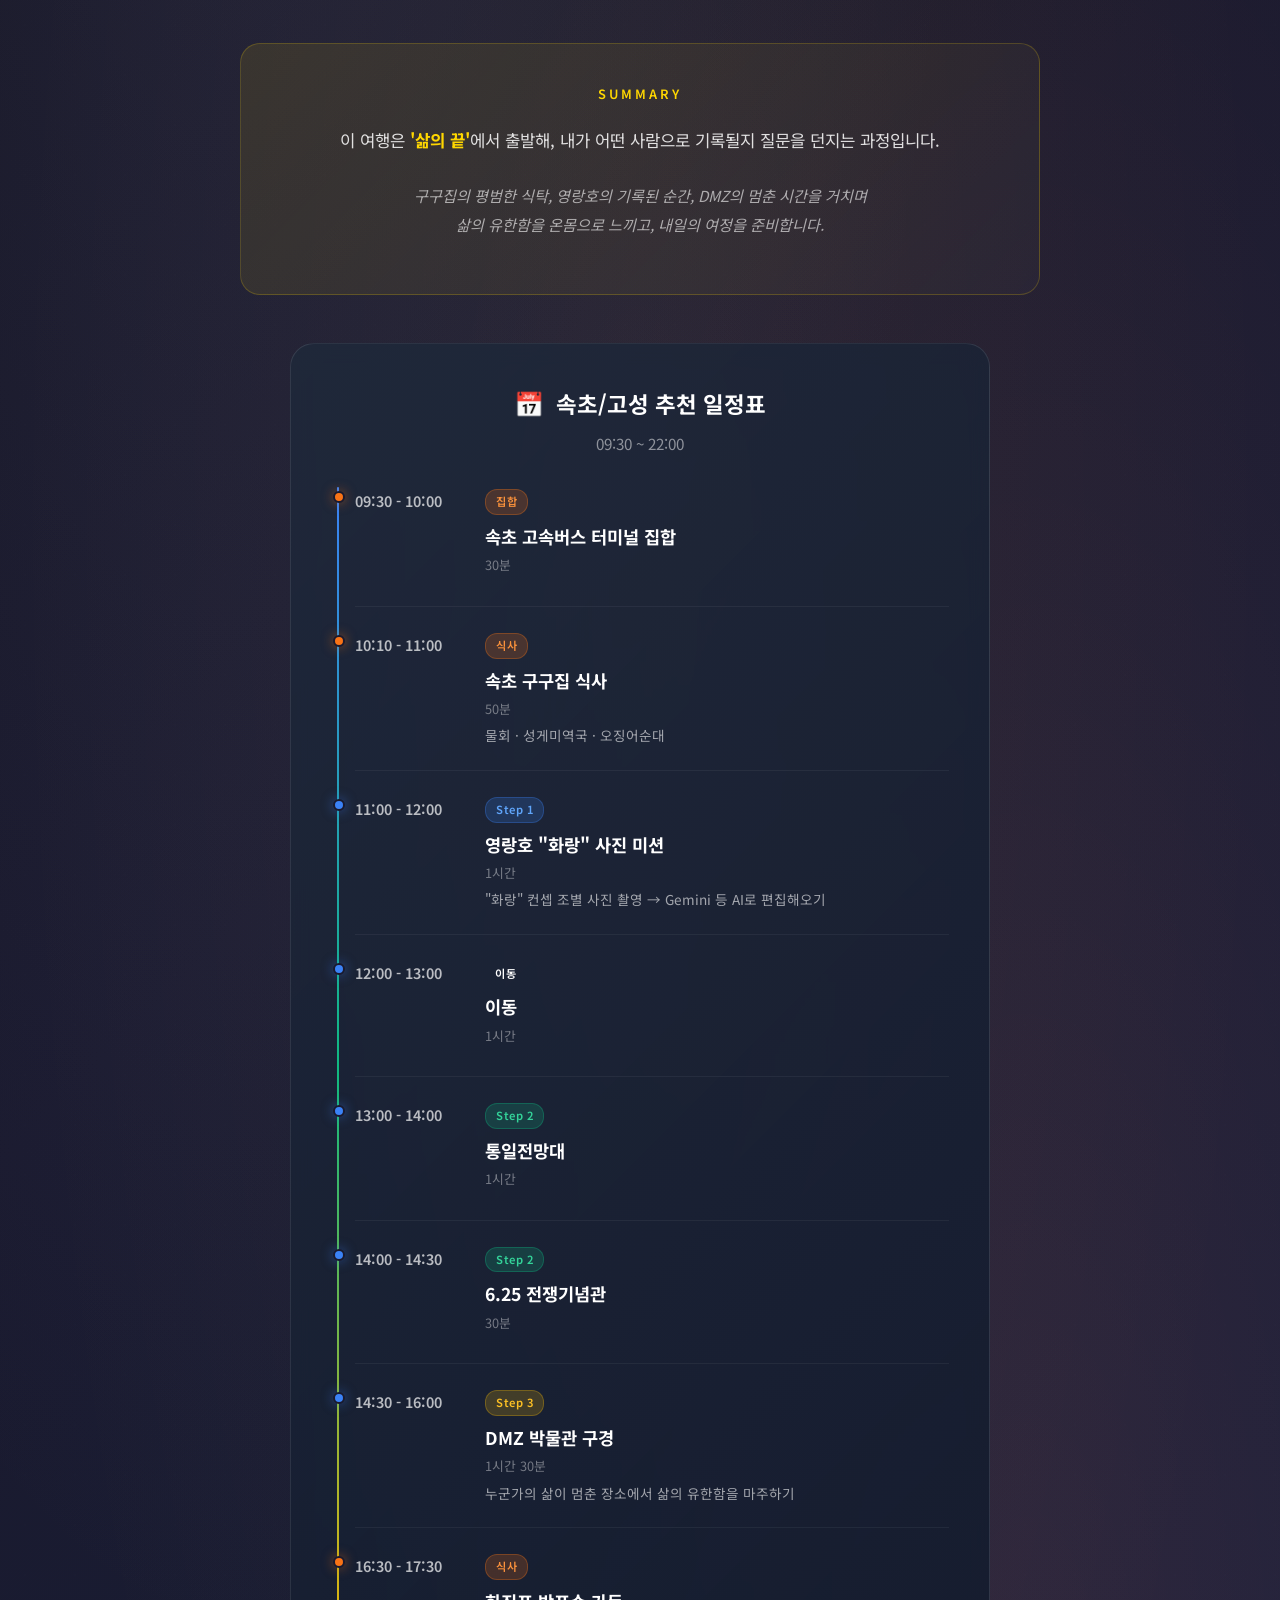
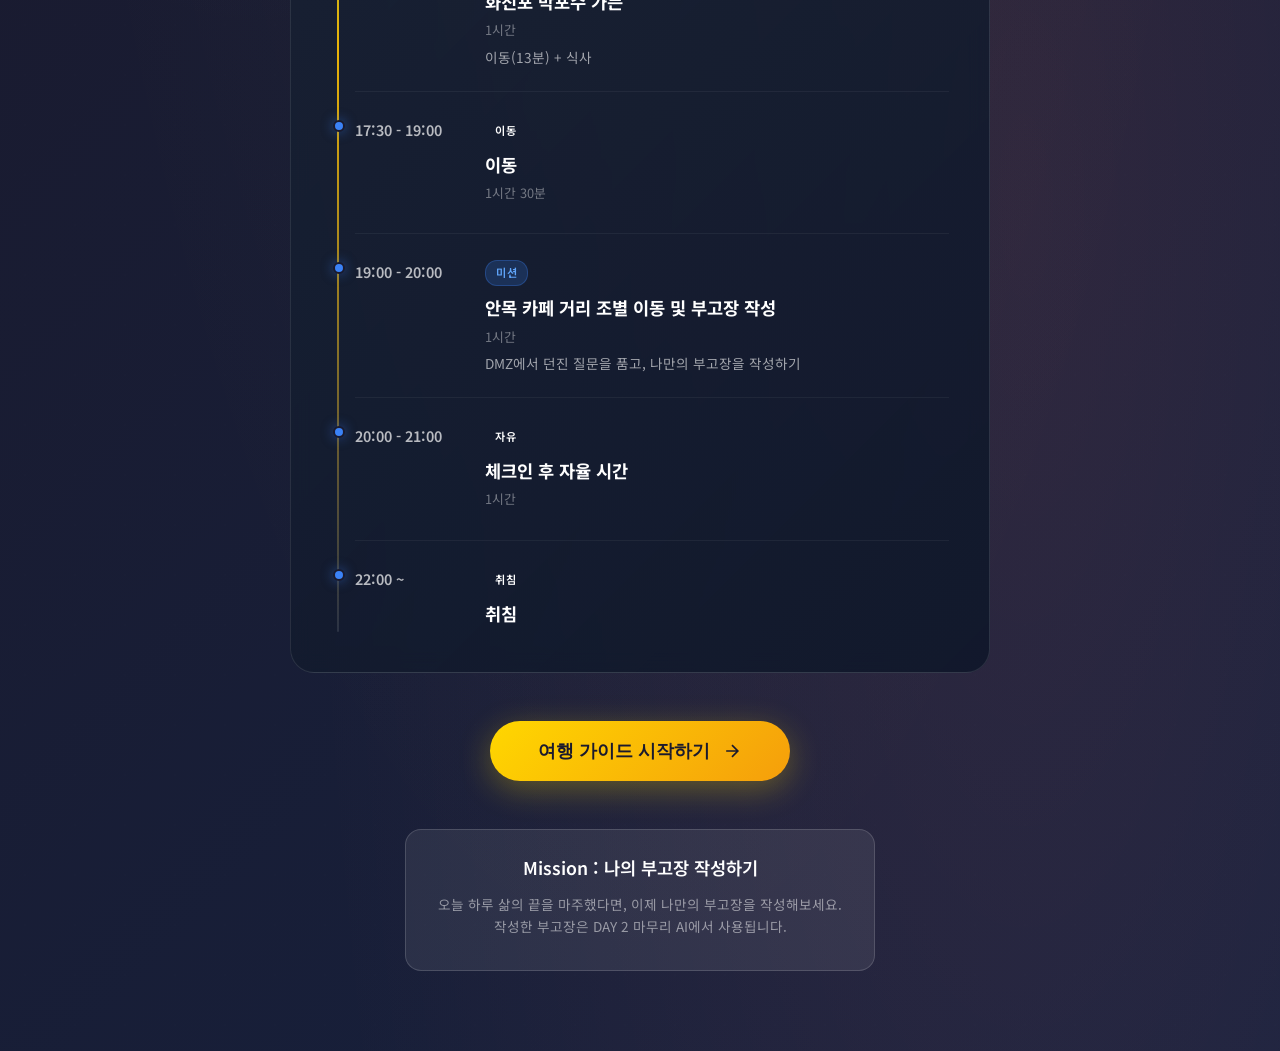
==== commit 91cd51de: "fix: DAY1·DAY2 일정표 시간대 실제 일정에 맞게 수정 DAY1: 통일전망대(1시간), 전쟁기념관(14:00-14:30), DMZ(14:30-16:00), 화진포(16:3" ====
--- a/index.html
+++ b/index.html
@@ -68,7 +68,7 @@
             <span class="value-label">Core Value</span>
             <span class="value-text">기록</span>
           </div>
-          <p class="step-context">화랑이 노닐던 호수에서 조별 사진 콘테스트. 우리는 보통 사라질 순간은 기록하지 않지만, 기록이 삶의 의미를 만듭니다.</p>
+          <p class="step-context">화랑이 노닐던 호수에서 "화랑" 컨셉 조별 사진을 찍고, Gemini 등 AI로 웃기게 or 멋있게 편집해오기! 기록이 삶의 의미를 만듭니다.</p>
         </div>
 
         <!-- Step 3 -->
@@ -141,9 +141,9 @@
             <div class="schedule-time">11:00 - 12:00</div>
             <div class="schedule-content">
               <span class="schedule-badge step1">Step 1</span>
-              <h4>영랑호 조별 사진 대회</h4>
-              <p class="schedule-duration">1시간</p>
-              <p class="schedule-note">화랑이 노닐던 호수에서 조별 사진 콘테스트</p>
+              <h4>영랑호 "화랑" 사진 미션</h4>
+              <p class="schedule-duration">1시간</p>
+              <p class="schedule-note">"화랑" 컨셉 조별 사진 촬영 → Gemini 등 AI로 편집해오기</p>
             </div>
           </div>
 
@@ -157,16 +157,16 @@
           </div>
 
           <div class="schedule-item">
-            <div class="schedule-time">13:00 - 13:30</div>
+            <div class="schedule-time">13:00 - 14:00</div>
             <div class="schedule-content">
               <span class="schedule-badge step2">Step 2</span>
               <h4>통일전망대</h4>
-              <p class="schedule-duration">30분</p>
-            </div>
-          </div>
-
-          <div class="schedule-item">
-            <div class="schedule-time">13:30 - 14:00</div>
+              <p class="schedule-duration">1시간</p>
+            </div>
+          </div>
+
+          <div class="schedule-item">
+            <div class="schedule-time">14:00 - 14:30</div>
             <div class="schedule-content">
               <span class="schedule-badge step2">Step 2</span>
               <h4>6.25 전쟁기념관</h4>
@@ -175,30 +175,31 @@
           </div>
 
           <div class="schedule-item">
-            <div class="schedule-time">14:00 - 16:30</div>
+            <div class="schedule-time">14:30 - 16:00</div>
             <div class="schedule-content">
               <span class="schedule-badge step3">Step 3</span>
               <h4>DMZ 박물관 구경</h4>
-              <p class="schedule-duration">2시간 30분</p>
+              <p class="schedule-duration">1시간 30분</p>
               <p class="schedule-note">누군가의 삶이 멈춘 장소에서 삶의 유한함을 마주하기</p>
             </div>
           </div>
 
           <div class="schedule-item meal">
-            <div class="schedule-time">16:30 - 17:00</div>
+            <div class="schedule-time">16:30 - 17:30</div>
             <div class="schedule-content">
               <span class="schedule-badge meal-badge">식사</span>
               <h4>화진포 박포수 가든</h4>
-              <p class="schedule-duration">30분</p>
-            </div>
-          </div>
-
-          <div class="schedule-item">
-            <div class="schedule-time">17:00 - 19:00</div>
+              <p class="schedule-duration">1시간</p>
+              <p class="schedule-note">이동(13분) + 식사</p>
+            </div>
+          </div>
+
+          <div class="schedule-item">
+            <div class="schedule-time">17:30 - 19:00</div>
             <div class="schedule-content">
               <span class="schedule-badge">이동</span>
               <h4>이동</h4>
-              <p class="schedule-duration">2시간</p>
+              <p class="schedule-duration">1시간 30분</p>
             </div>
           </div>
 
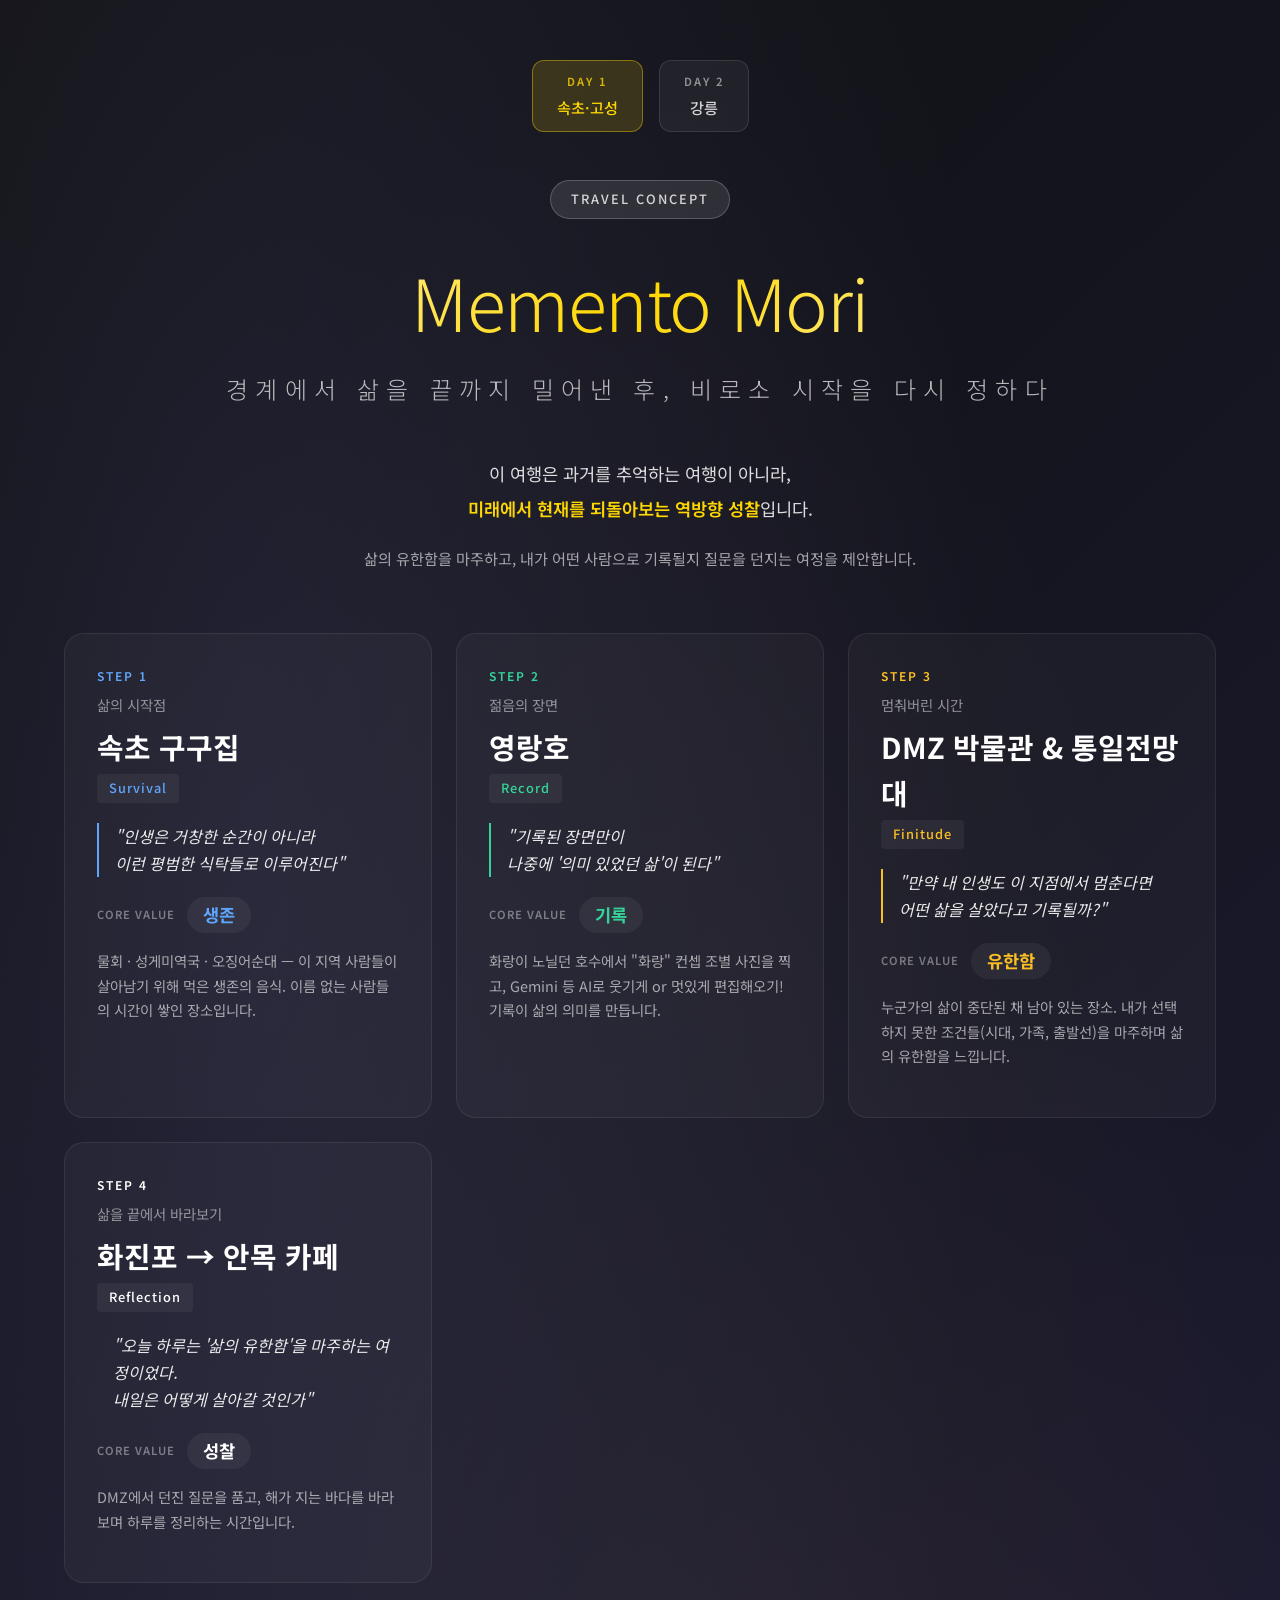
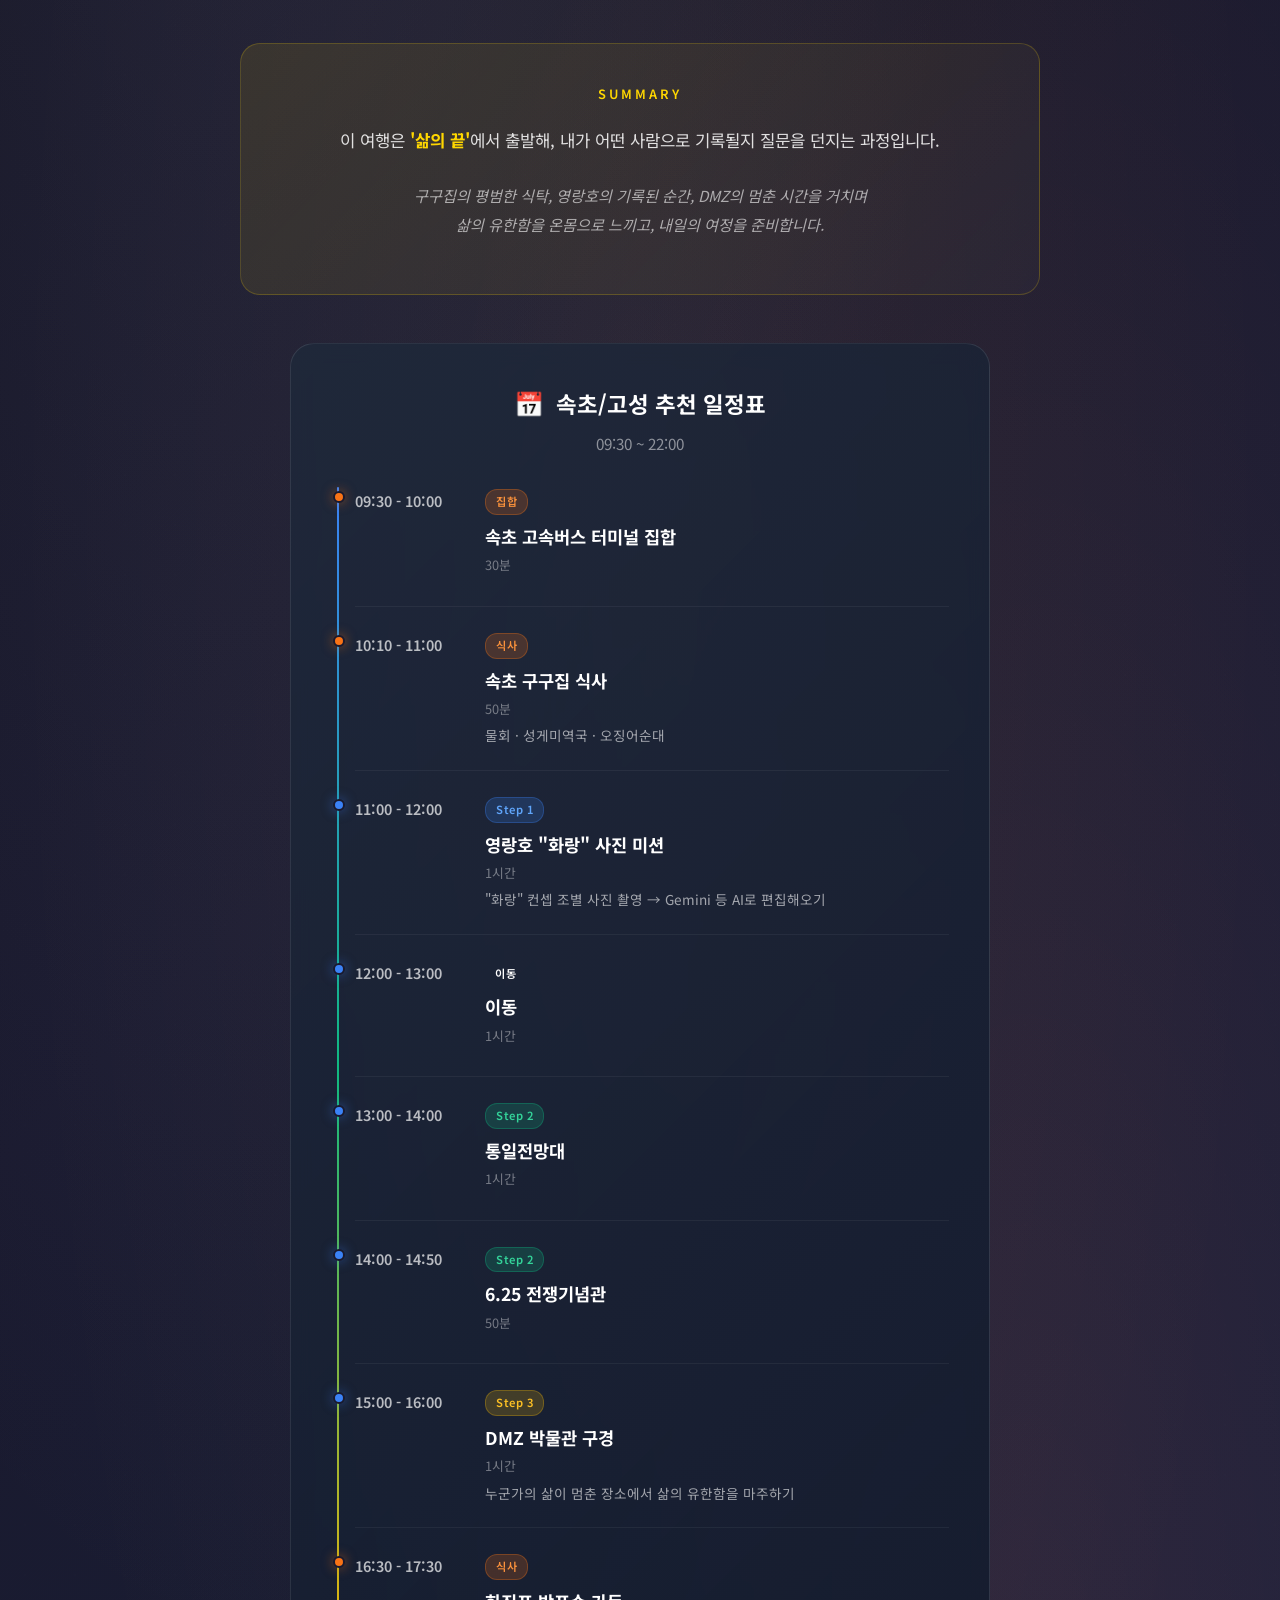
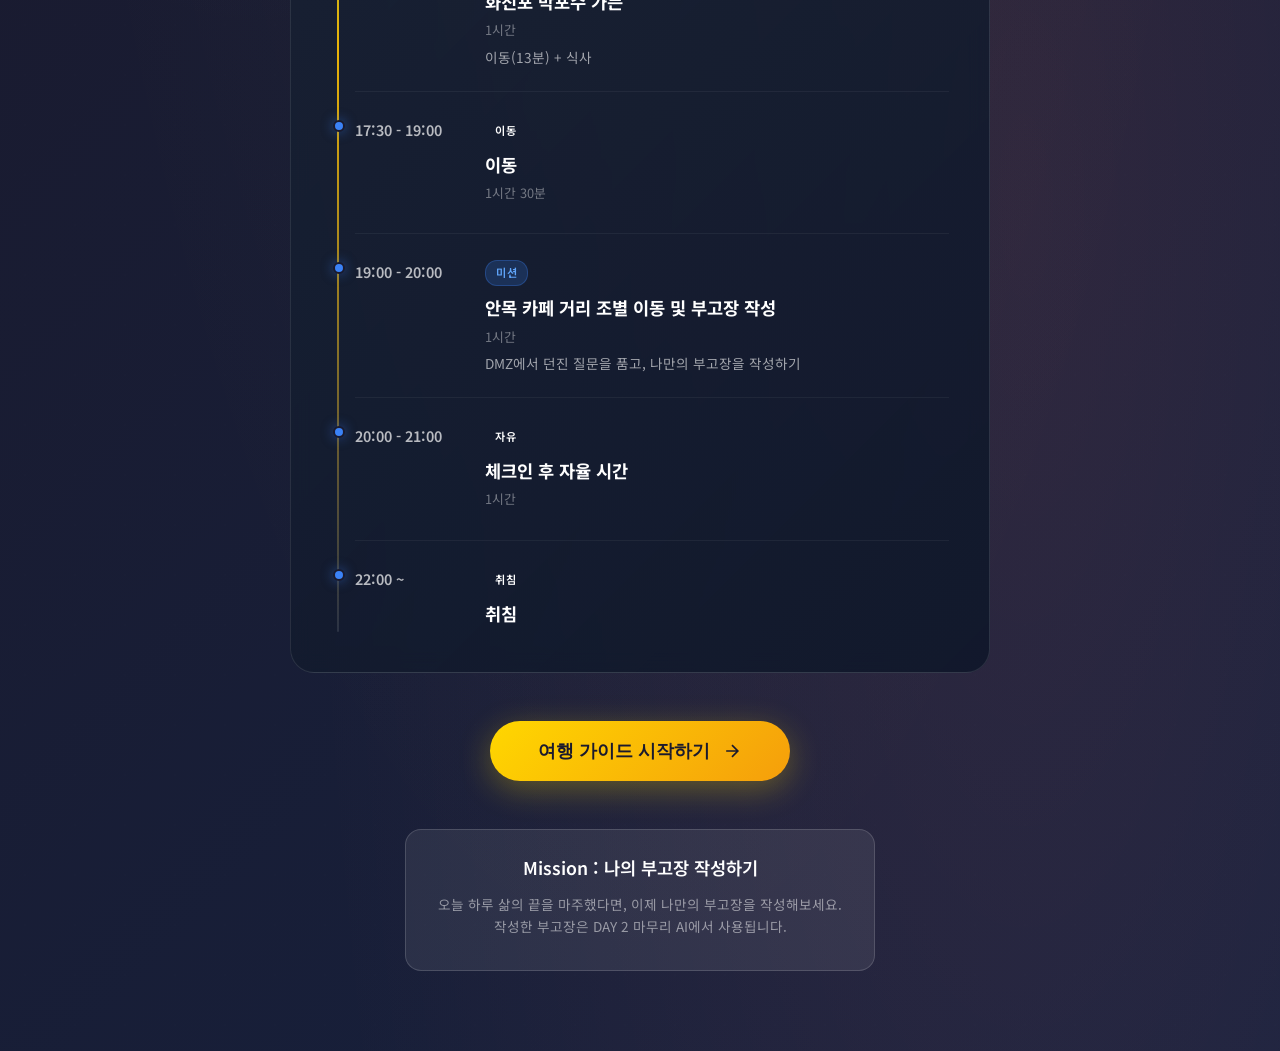
==== commit 8982f3c7: "fix: DAY1 전쟁기념관·DMZ 박물관 시간대 수정 - 6.25 전쟁기념관: 14:00-14:30 → 14:00-14:50 (50분) - DMZ 박물관: 14:30-16:00 " ====
--- a/index.html
+++ b/index.html
@@ -166,20 +166,20 @@
           </div>
 
           <div class="schedule-item">
-            <div class="schedule-time">14:00 - 14:30</div>
+            <div class="schedule-time">14:00 - 14:50</div>
             <div class="schedule-content">
               <span class="schedule-badge step2">Step 2</span>
               <h4>6.25 전쟁기념관</h4>
-              <p class="schedule-duration">30분</p>
-            </div>
-          </div>
-
-          <div class="schedule-item">
-            <div class="schedule-time">14:30 - 16:00</div>
+              <p class="schedule-duration">50분</p>
+            </div>
+          </div>
+
+          <div class="schedule-item">
+            <div class="schedule-time">15:00 - 16:00</div>
             <div class="schedule-content">
               <span class="schedule-badge step3">Step 3</span>
               <h4>DMZ 박물관 구경</h4>
-              <p class="schedule-duration">1시간 30분</p>
+              <p class="schedule-duration">1시간</p>
               <p class="schedule-note">누군가의 삶이 멈춘 장소에서 삶의 유한함을 마주하기</p>
             </div>
           </div>
